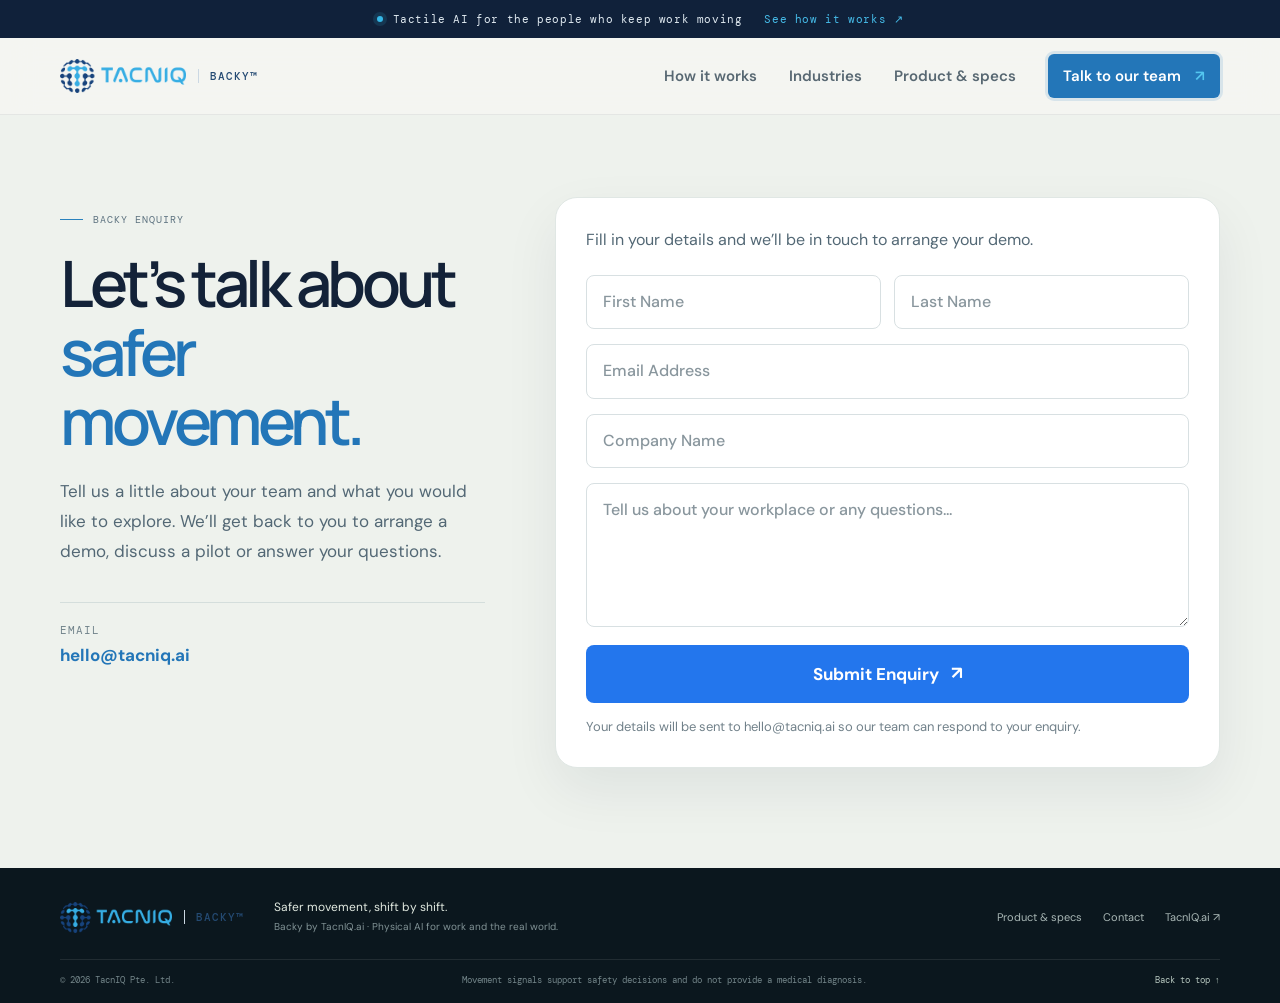
==== contact.html @ 8d4e33ae "Refresh styles across site pages" ====
<!doctype html>
<html lang="en">
<head>
  <meta charset="utf-8">
  <meta name="viewport" content="width=device-width, initial-scale=1">
  <meta name="theme-color" content="#10213a">
  <meta name="description" content="Talk to the TacnIQ.ai team about a Backy workplace pilot, product demo or partnership.">
  <title>Contact TacnIQ.ai | Backy Enquiry</title>
  <link rel="preconnect" href="https://fonts.googleapis.com">
  <link rel="preconnect" href="https://fonts.gstatic.com" crossorigin>
  <link href="https://fonts.googleapis.com/css2?family=DM+Mono:wght@400;500&family=DM+Sans:wght@400;500;600;700&family=Manrope:wght@400;500;600;700;800&display=swap" rel="stylesheet">
  <link rel="stylesheet" href="styles.css?v=10">
</head>
<body class="contact-page">
  <div class="announcement"><span class="pulse"></span> Tactile AI for the people who keep work moving <a href="index.html#how">See how it works <span aria-hidden="true">↗</span></a></div>
  <header class="nav-wrap">
    <nav class="nav container" aria-label="Main navigation">
      <a class="brand brand-tacniq" href="index.html" aria-label="TacnIQ.ai — Backy home"><img class="brand-logo" src="assets/tacniq-logo.png" alt="TacnIQ.ai"><span class="brand-product">BACKY™</span></a>
      <button class="menu-toggle" aria-expanded="false" aria-controls="nav-links" aria-label="Open menu"><span></span><span></span></button>
      <div class="nav-links" id="nav-links">
        <a href="index.html#how">How it works</a><a href="index.html#industries">Industries</a><a href="product.html">Product &amp; specs</a>
        <a class="nav-cta active-link" href="contact.html" aria-current="page">Talk to our team <span aria-hidden="true">↗</span></a>
      </div>
    </nav>
  </header>
  <main id="top">
    <section class="contact-section">
      <div class="container contact-layout">
        <div class="contact-copy">
          <div class="eyebrow"><span class="eyebrow-line"></span> BACKY ENQUIRY</div>
          <h1>Let’s talk about<br><em>safer movement.</em></h1>
          <p>Tell us a little about your team and what you would like to explore. We’ll get back to you to arrange a demo, discuss a pilot or answer your questions.</p>
          <div class="contact-detail"><span>EMAIL</span><a href="mailto:hello@tacniq.ai">hello@tacniq.ai</a></div>
        </div>
        <form class="enquiry-form" action="https://formsubmit.co/hello@tacniq.ai" method="POST">
          <input type="hidden" name="_subject" value="New Backy website enquiry">
          <input type="hidden" name="_template" value="table">
          <input type="hidden" name="_next" value="https://backy-website-redesign.onrender.com/contact.html?submitted=1">
          <div class="form-intro">Fill in your details and we’ll be in touch to arrange your demo.</div>
          <div class="form-grid">
            <label><span>First name</span><input name="first_name" type="text" autocomplete="given-name" placeholder="First Name" required></label>
            <label><span>Last name</span><input name="last_name" type="text" autocomplete="family-name" placeholder="Last Name" required></label>
            <label class="form-wide"><span>Email address</span><input name="email" type="email" autocomplete="email" placeholder="Email Address" required></label>
            <label class="form-wide"><span>Company name</span><input name="company" type="text" autocomplete="organization" placeholder="Company Name"></label>
            <label class="form-wide"><span>How can we help?</span><textarea name="message" rows="5" placeholder="Tell us about your workplace or any questions..." required></textarea></label>
          </div>
          <button class="enquiry-submit" type="submit">Submit Enquiry <span aria-hidden="true">↗</span></button>
          <p class="form-privacy">Your details will be sent to hello@tacniq.ai so our team can respond to your enquiry.</p>
          <p class="form-success" data-form-success role="status" hidden>Thanks for reaching out. Your enquiry has been submitted.</p>
        </form>
      </div>
    </section>
  </main>
  <footer class="footer"><div class="container footer-main"><a class="brand brand-tacniq footer-brand" href="index.html" aria-label="TacnIQ.ai — Backy home"><img class="brand-logo" src="assets/tacniq-logo.png" alt="TacnIQ.ai"><span class="brand-product">BACKY™</span></a><p>Safer movement, shift by shift.<br><span>Backy by TacnIQ.ai · Physical AI for work and the real world.</span></p><div class="footer-links"><a href="product.html">Product &amp; specs</a><a href="contact.html" aria-current="page">Contact</a><a href="https://www.tacniq.ai/" target="_blank" rel="noreferrer">TacnIQ.ai ↗</a></div></div><div class="container footer-bottom"><span>© 2026 TacnIQ Pte. Ltd.</span><span>Movement signals support safety decisions and do not provide a medical diagnosis.</span><a href="#top">Back to top ↑</a></div></footer>
  <script src="script.js"></script>
</body>
</html>
---- styles.css ----
:root{--ink:#13212d;--muted:#60717c;--paper:#f4f6f2;--white:#fff;--night:#101d28;--night2:#182833;--lime:#c4ec84;--lime-dark:#a9d866;--blue:#3679b6;--line:#dce3dd;--font:'DM Sans',sans-serif;--display:'Manrope',sans-serif;--mono:'DM Mono',monospace}*{box-sizing:border-box}html{scroll-behavior:smooth}body{margin:0;color:var(--ink);background:var(--paper);font-family:var(--font);-webkit-font-smoothing:antialiased}a{color:inherit;text-decoration:none}.container{width:min(1160px,calc(100% - 56px));margin:0 auto}.announcement{height:38px;display:flex;align-items:center;justify-content:center;gap:10px;background:var(--night);color:#d1ddd9;font:10px var(--mono);letter-spacing:.055em}.announcement a{color:var(--lime);margin-left:12px}.pulse,.live i{width:6px;height:6px;border-radius:50%;background:var(--lime);display:inline-block;box-shadow:0 0 0 4px #c4ec8422}.nav-wrap{position:sticky;top:0;z-index:20;background:#f4f6f2eb;backdrop-filter:blur(16px);border-bottom:1px solid #18283312}.nav{height:76px;display:flex;align-items:center;justify-content:space-between}.brand{display:flex;align-items:center;gap:9px;font:800 24px var(--display);letter-spacing:-1.5px}.brand-mark{width:31px;height:31px;display:grid;place-items:center;border-radius:9px 9px 9px 3px;background:var(--lime);color:var(--night);font:800 23px var(--display);letter-spacing:-2px}.tm{font:500 9px var(--font);vertical-align:top;margin-left:2px;letter-spacing:0}.nav-links{display:flex;align-items:center;gap:36px;font-size:12px;font-weight:600;color:#586872}.nav-links a:hover,.text-link:hover,.footer-links a:hover{color:#428052}.nav-cta{padding:12px 15px;background:var(--night);color:#fff!important;border-radius:6px}.nav-cta span,.button span{margin-left:10px;color:var(--lime)}.menu-toggle{display:none;background:none;border:0}.hero{min-height:620px;padding:83px 0 75px;display:grid;grid-template-columns:.9fr 1.1fr;align-items:center;gap:42px}.eyebrow{font:10px var(--mono);letter-spacing:.1em;color:#5e7380;display:flex;align-items:center;gap:10px}.eyebrow-line{width:23px;height:1px;background:var(--blue)}h1,h2,h3,p{margin-top:0}.hero h1{font:600 clamp(48px,6vw,78px)/1.04 var(--display);letter-spacing:-.075em;margin:24px 0 22px}.hero h1 em,.section-intro h2 em,.section-heading h2 em,.pilot-heading h2 em,.final-cta h2 em{font-style:normal;color:#438054}.hero-lede{max-width:440px;color:#667782;font-size:15px;line-height:1.8}.hero-actions{display:flex;align-items:center;gap:23px;margin-top:29px}.button{display:inline-flex;align-items:center;justify-content:center;border-radius:5px;padding:15px 18px;font-size:12px;font-weight:700}.button-lime{background:var(--lime);color:#14232a;transition:transform .2s,background .2s}.button-lime:hover{transform:translateY(-2px);background:#d0f29d}.button span{color:#345542}.text-link{font-size:11px;font-weight:700;color:#5c6e77}.text-link span{margin-left:6px}.hero-note{display:flex;align-items:center;gap:10px;margin-top:52px;color:#70808a;font-size:11px}.note-icon{color:#4e9658;font-size:16px}.hero-visual{position:relative;min-height:440px;background:var(--night);border-radius:12px;overflow:visible;color:#f4f7ef;box-shadow:0 32px 60px #152a2a1a}.hero-grid{position:absolute;inset:0;overflow:hidden;border-radius:12px;opacity:.2;background-image:linear-gradient(#b7cfb61a 1px,transparent 1px),linear-gradient(90deg,#b7cfb61a 1px,transparent 1px);background-size:38px 38px;pointer-events:none}.visual-top,.visual-bottom{position:absolute;left:24px;right:24px;z-index:3;display:flex;align-items:center;justify-content:space-between}.visual-top{top:21px}.visual-kicker,.visual-bottom,.float-head,.float-foot,.card-index,.card-caption,.dash-label,.dash-demo,.metric span,.dash-bottom,.timeline-day{font:9px var(--mono);letter-spacing:.07em}.visual-kicker{color:#9aadb1}.live{font:8px var(--mono);color:#c9d8c7;display:flex;align-items:center;gap:8px}.live i{width:5px;height:5px}.wearable-scene{position:absolute;inset:55px 0 45px;overflow:hidden}.orbit{position:absolute;border:1px solid #b8d5bf20;border-radius:50%;left:50%;top:47%;transform:translate(-50%,-50%)}.orbit-one{width:290px;height:290px}.orbit-two{width:410px;height:410px}.person-shape{position:absolute;left:50%;top:46%;transform:translate(-50%,-50%);width:164px;height:300px}.person-head{position:absolute;left:58px;top:4px;width:48px;height:58px;background:#d4a982;border-radius:48% 47% 45% 45%;z-index:2}.person-body{position:absolute;top:53px;left:31px;width:101px;height:143px;background:linear-gradient(90deg,#387079,#4e9991 54%,#28626c);border-radius:29px 29px 15px 15px;clip-path:polygon(16% 0,84% 0,100% 88%,78% 100%,18% 97%,0 87%)}.person-body:before{content:"";position:absolute;top:7px;left:42px;width:16px;height:50px;background:#d3a77d;opacity:.8;transform:rotate(10deg);border-radius:0 0 12px 12px}.sensor{position:absolute;z-index:3;top:74px;left:18px;width:67px;height:43px;border:3px solid #9ba59b;border-radius:5px;background:linear-gradient(135deg,#24343a,#1a272e);box-shadow:0 5px 15px #08131a80;display:flex;align-items:center;justify-content:center;gap:4px}.sensor-dot{width:7px;height:7px;border-radius:50%;background:var(--lime);box-shadow:0 0 10px var(--lime)}.sensor-label{font:7px var(--mono);letter-spacing:.1em;color:#eaf3e6}.person-leg{position:absolute;top:183px;width:37px;height:104px;border-radius:5px 5px 12px 12px;background:linear-gradient(90deg,#263847,#34495b)}.leg-left{left:41px;transform:rotate(2deg)}.leg-right{left:83px;transform:rotate(-3deg)}.person-arm{position:absolute;right:5px;top:71px;width:24px;height:128px;background:#d3a77d;border-radius:15px;transform:rotate(-9deg);transform-origin:top}.signal{position:absolute;z-index:3;display:flex;align-items:center;gap:8px;color:#c1cece;font:8px var(--mono);background:#1b2b34e8;padding:9px 11px;border:1px solid #ffffff14;border-radius:4px}.signal-a{top:34%;left:13%}.signal-b{right:8%;bottom:29%}.signal-dot{width:5px;height:5px;border-radius:50%;background:#54a7ca}.lime-dot{background:var(--lime)}.scene-caption{position:absolute;bottom:12px;left:0;right:0;text-align:center;color:#d6e0d4;font:11px var(--mono);letter-spacing:.03em}.visual-bottom{bottom:18px;color:#809597}.visual-bottom strong{font:8px var(--mono);color:var(--lime)}.signal-bar{display:flex;align-items:center;gap:4px;margin-left:auto;margin-right:10px}.signal-bar i{display:block;width:4px;height:12px;background:#35515a;border-radius:2px}.signal-bar i:nth-child(3n){height:19px;background:#45727a}.signal-bar i:nth-child(5n){height:24px;background:#a8d968}.floating-card{position:absolute;z-index:4;width:204px;right:-19px;bottom:42px;padding:16px 15px 12px;background:#f6f7f3;color:var(--ink);border-radius:7px;box-shadow:0 13px 35px #07121d50}.float-head{display:flex;justify-content:space-between;color:#71818a;font-size:7px}.float-dot{width:6px;height:6px;border-radius:50%;background:#89bf4f}.float-score{display:flex;align-items:center;gap:8px;margin-top:14px;font-size:9px;color:#556b72}.float-score b{color:#508852;font-size:18px}.float-chart{height:43px;margin-top:4px}.float-chart svg{width:100%;height:100%}.float-foot{display:flex;justify-content:space-between;color:#86949b;font-size:6px}.proof{min-height:117px;border-top:1px solid #dce2dc;display:grid;grid-template-columns:1.5fr 1fr 1fr 1fr 1.7fr;align-items:center;gap:20px}.proof-label{font:9px/1.7 var(--mono);letter-spacing:.07em;color:#52636c}.proof-label span{font:10px var(--font);letter-spacing:0;color:#86939a}.proof-stat{display:flex;flex-direction:column;gap:2px;border-left:1px solid #dce2dc;padding-left:20px}.proof-stat strong{font:700 25px var(--display);letter-spacing:-.05em}.proof-stat span{font-size:10px;color:#78868d}.proof-footnote{font:8px/1.5 var(--mono);color:#8a9699;margin:0;text-align:right}.section-dark{background:var(--night);color:#f2f5ec;padding:104px 0}.how-grid{display:grid;grid-template-columns:.83fr 1.17fr;gap:90px}.eyebrow-light{color:#9bb0ac}.eyebrow-light .eyebrow-line{background:var(--lime)}.section-intro h2,.section-heading h2,.pilot-heading h2,.final-cta h2{font:600 clamp(36px,4.2vw,53px)/1.14 var(--display);letter-spacing:-.065em;margin:23px 0}.section-intro h2 em,.pilot-heading h2 em,.final-cta h2 em{color:var(--lime)}.section-intro>p{font-size:13px;line-height:1.8;color:#9cabad;max-width:355px}.arrow-link{display:inline-flex;gap:12px;margin-top:24px;color:var(--lime);font-size:11px;font-weight:700}.steps{border-top:1px solid #ffffff1b}.step{min-height:105px;border-bottom:1px solid #ffffff1b;display:grid;grid-template-columns:42px 1fr 35px;align-items:center;gap:12px}.step-no{align-self:start;padding-top:27px;color:#839696;font:9px var(--mono)}.step h3{font:600 15px var(--display);margin:0 0 7px}.step p{font-size:10px;line-height:1.65;color:#9babad;max-width:410px;margin:0}.step-icon{color:var(--lime);font:27px var(--display);text-align:center}.section-light{padding:103px 0 108px;background:#eef2ed}.section-heading{display:flex;justify-content:space-between;align-items:end;gap:45px;margin-bottom:44px}.section-heading h2{margin:20px 0 0}.section-heading h2 em{color:#468253}.section-heading>p{max-width:355px;font-size:12px;line-height:1.8;color:#77848a;margin:0 0 6px}.audience-grid{display:grid;grid-template-columns:repeat(3,1fr);gap:14px}.audience-card{min-height:280px;background:#fff;padding:23px;border-radius:6px;position:relative;overflow:hidden}.audience-card:after{content:"";position:absolute;width:180px;height:180px;border:1px solid #edf1ec;border-radius:50%;right:-80px;bottom:-100px;box-shadow:0 0 0 17px #f7f9f6,0 0 0 18px #edf1ec,0 0 0 38px #f7f9f6,0 0 0 39px #edf1ec}.worker-card{background:#dcead8}.safety-card{background:#fff}.ops-card{background:#e6ecee}.card-index{color:#738387}.audience-symbol{font:29px var(--display);color:#458053;margin:27px 0 14px}.audience-card h3{font:600 20px var(--display);letter-spacing:-.035em;margin:0 0 10px}.audience-card p{font-size:11px;line-height:1.75;color:#66777c;max-width:300px;margin:0}.card-line{width:31px;height:1px;background:#99b389;margin-top:25px}.card-caption{display:block;color:#7e8c8d;font-size:7px;margin-top:13px}.dashboard-section{padding:111px 0;background:#f8f9f6}.dashboard-layout{display:grid;grid-template-columns:.74fr 1.26fr;gap:60px;align-items:center}.dashboard-copy h2,.fit-wrap h2{font:600 clamp(37px,4vw,51px)/1.13 var(--display);letter-spacing:-.065em;margin:23px 0}.dashboard-copy>p,.fit-content>p{font-size:12px;line-height:1.8;color:#74828a;max-width:360px}.check-list{list-style:none;margin:24px 0 26px;padding:0;display:grid;gap:12px;font-size:10px;color:#53636d}.check-list li{display:flex;align-items:center;gap:9px}.check-list li span{display:grid;place-items:center;width:17px;height:17px;border-radius:50%;background:#dcebd2;color:#457f4d;font-size:10px}.privacy-note{border-top:1px solid #dfe5de;padding-top:19px;display:flex;gap:12px;max-width:375px}.lock-icon{color:#47815a;font-size:17px}.privacy-note strong{font-size:10px}.privacy-note p{font-size:9px;line-height:1.65;color:#79878d;margin:5px 0 0}.dashboard-mock{padding:20px 20px 14px;background:#fff;border:1px solid #e4e9e3;border-radius:8px;box-shadow:0 19px 55px #20382a0e;min-width:0}.dash-top{height:33px;display:flex;align-items:center;border-bottom:1px solid #edf0ed;padding-bottom:13px}.dash-brand{display:flex;align-items:center;gap:6px;font:800 13px var(--display);letter-spacing:-.8px}.small-mark{width:19px;height:19px;border-radius:5px 5px 5px 2px;font-size:15px}.dash-demo{margin-left:auto;color:#8a9698;font-size:7px}.dash-avatar{display:grid;place-items:center;margin-left:15px;border-radius:50%;width:26px;height:26px;background:#e9f0e8;color:#527451;font:8px var(--mono)}.dash-subhead{display:flex;align-items:center;justify-content:space-between;margin:17px 0 15px}.dash-label{display:block;color:#849194;font-size:7px;margin-bottom:5px}.dash-subhead h3{font:600 15px var(--display);margin:0}.period-button{border:1px solid #e2e8e2;background:#fff;border-radius:4px;padding:7px 9px;color:#718088;font:8px var(--font)}.metric-row{display:grid;grid-template-columns:repeat(3,1fr);gap:8px}.metric{padding:11px;border:1px solid #edf0ed;border-radius:4px;display:flex;flex-direction:column;gap:4px}.metric span{color:#859295;font-size:6px}.metric strong{font:700 17px var(--display);color:#4b8751;letter-spacing:-.04em}.metric .metric-unit{font:9px var(--font);margin-left:3px}.metric small{font-size:7px;color:#9aa4a3}.metric strong.metric-text{color:#263944;font-size:14px}.dash-content{display:grid;grid-template-columns:1.25fr .75fr;gap:9px;margin-top:9px}.trend-card,.hotspot-card{border:1px solid #edf0ed;border-radius:4px;padding:12px;min-width:0}.trend-head{display:flex;align-items:center;justify-content:space-between}.trend-head strong{display:block;font:600 10px var(--display)}.trend-key{font-size:7px;color:#879394;display:flex;align-items:center;gap:5px}.trend-key i{width:6px;height:6px;border-radius:50%;background:#8fc15e}.chart-area{height:117px;position:relative;margin-top:10px;padding-left:31px}.chart-area svg{width:100%;height:100%;overflow:visible}.grid-line{fill:none;stroke:#edf1ed;stroke-width:1;stroke-dasharray:3 4}.chart-area-fill{fill:url(#dashfill)}.chart-line{fill:none;stroke:#8fbf5c;stroke-width:3}.chart-area circle{fill:#fff;stroke:#80ae4e;stroke-width:3}.y-labels{position:absolute;left:0;top:0;bottom:16px;display:flex;flex-direction:column;justify-content:space-between;color:#a0aaaa;font-size:6px}.x-labels{display:flex;justify-content:space-between;color:#a0aaaa;font-size:6px}.insight{display:flex;align-items:flex-start;gap:7px;border-radius:3px;background:#f5f8f1;padding:8px 9px;margin-top:6px}.insight-mark{color:#659448;font-size:10px}.insight p{font-size:7px;line-height:1.5;color:#77847d;margin:0}.insight b{color:#496454}.dots{color:#a2aeab;font-size:9px;letter-spacing:2px}.hotspot{display:grid;grid-template-columns:19px 1fr auto;gap:5px;align-items:center;padding:13px 0;border-bottom:1px solid #f0f2ef}.hotspot-rank{font:7px var(--mono);color:#a0abaa}.hotspot-name{font-size:8px;color:#586970}.heat{font:6px var(--mono);border-radius:3px;padding:4px 5px}.heat-high{background:#fae8dd;color:#aa674b}.heat-mid{background:#fbf2d9;color:#9a8042}.heat-low{background:#e9f2e3;color:#638251}.hotspot-action{margin-top:13px;color:#53815a;font-size:7px;font-weight:700}.hotspot-action span{margin-left:4px}.dash-bottom{display:flex;justify-content:space-between;color:#9aa5a5;font-size:6px;margin-top:14px;letter-spacing:.02em}.dash-bottom>span:first-child{display:flex;align-items:center;gap:6px}.status-dot{width:5px;height:5px;border-radius:50%;background:#9bc66b}.pilot-section{background:var(--night);color:#f1f5ec;padding:104px 0}.pilot-wrap{display:grid;grid-template-columns:.82fr 1.18fr;gap:80px}.pilot-heading h2{margin:22px 0}.pilot-heading>p{max-width:355px;color:#9baaad;font-size:12px;line-height:1.8;margin-bottom:23px}.pilot-timeline{position:relative;padding:7px 0}.timeline-line{position:absolute;left:91px;top:22px;bottom:29px;width:1px;background:#42545b}.pilot-timeline article{display:grid;grid-template-columns:72px 38px 1fr;align-items:start;min-height:90px;position:relative}.timeline-day{color:#91a3a0;text-align:right;padding-top:3px;font-size:8px}.timeline-dot{width:8px;height:8px;border-radius:50%;background:#597078;border:2px solid var(--night);box-shadow:0 0 0 1px #597078;justify-self:center;position:relative;z-index:1}.active-dot{background:var(--lime);box-shadow:0 0 0 1px var(--lime)}.pilot-timeline h3{font:600 13px var(--display);margin:0 0 7px}.pilot-timeline p{font-size:9px;line-height:1.65;color:#9caeb0;margin:0;max-width:300px}.fit-section{padding:92px 0;background:#e9eee8}.fit-wrap{display:grid;grid-template-columns:.85fr 1.15fr;gap:60px;align-items:start}.fit-wrap h2{font-size:44px}.fit-content>p{max-width:470px}.fit-tags{display:flex;flex-wrap:wrap;gap:8px;margin:20px 0 22px}.fit-tags span{border:1px solid #cfd9ce;border-radius:3px;padding:9px 11px;font-size:9px;color:#50636a;background:#f4f7f2}.final-cta{background:#172932;color:#f2f6ed;padding:72px 0}.final-cta-inner{display:grid;grid-template-columns:80px 1fr auto;gap:28px;align-items:center}.cta-orb{width:66px;height:66px;border:1px solid #738b82;border-radius:50%;display:grid;place-items:center;color:var(--lime);font:600 34px var(--display);letter-spacing:-3px;box-shadow:0 0 0 12px #ffffff08,0 0 0 25px #ffffff05}.final-cta h2{font-size:37px;margin:16px 0 10px}.final-cta h2 em{color:var(--lime)}.final-cta p{font-size:10px;color:#9caeb0;margin:0}.final-cta .button{white-space:nowrap}.footer{background:#0b171e;color:#e6ede7;padding:30px 0 17px}.footer-main{display:flex;align-items:center;gap:30px;padding-bottom:23px}.footer-brand{font-size:19px}.footer-brand .brand-mark{width:26px;height:26px;font-size:19px}.footer-main>p{font-size:10px;line-height:1.6;margin:0;color:#e1e9e0}.footer-main>p span{font-size:8px;color:#829396}.footer-links{display:flex;gap:21px;margin-left:auto;font-size:9px;color:#aab8b6}.footer-bottom{border-top:1px solid #ffffff17;padding-top:14px;display:flex;justify-content:space-between;gap:20px;color:#74868a;font:7px var(--mono)}.footer-bottom a{color:#b6c6be}
@media(max-width:950px){.hero{grid-template-columns:1fr 1.05fr;gap:25px}.hero h1{font-size:59px}.hero-visual{min-height:400px}.floating-card{right:-7px}.how-grid{gap:50px}.dashboard-layout{grid-template-columns:.8fr 1.2fr;gap:30px}.dashboard-mock{padding:15px}.pilot-wrap{gap:48px}}
@media(max-width:740px){.container{width:min(100% - 38px,540px)}.announcement{font-size:8px}.nav{height:65px}.menu-toggle{display:grid;gap:5px;padding:8px}.menu-toggle span{display:block;width:21px;height:1px;background:var(--ink)}.nav-links{display:none;position:absolute;top:64px;left:0;right:0;padding:20px 24px 24px;background:var(--paper);border-bottom:1px solid var(--line);flex-direction:column;align-items:stretch;gap:19px}.nav-links.open{display:flex}.nav-cta{text-align:center}.hero{grid-template-columns:1fr;padding:59px 0 47px;gap:44px}.hero h1{font-size:clamp(51px,12vw,71px)}.hero-lede{font-size:14px}.hero-note{margin-top:32px}.hero-visual{min-height:380px;margin-right:4px}.floating-card{right:-6px;width:180px}.proof{grid-template-columns:1fr 1fr 1fr;gap:15px;padding:20px 0}.proof-label{grid-column:1/-1}.proof-stat{padding-left:10px}.proof-stat strong{font-size:22px}.proof-footnote{grid-column:1/-1;text-align:left;margin-top:2px}.section-dark,.section-light,.dashboard-section,.pilot-section{padding:75px 0}.how-grid,.dashboard-layout,.pilot-wrap,.fit-wrap{grid-template-columns:1fr;gap:37px}.section-intro h2,.section-heading h2,.pilot-heading h2{font-size:42px}.steps{margin-top:0}.section-heading{display:block}.section-heading>p{margin-top:17px}.audience-grid{grid-template-columns:1fr;gap:10px}.audience-card{min-height:250px}.dashboard-layout{gap:35px}.dashboard-copy h2,.fit-wrap h2{font-size:43px}.dashboard-mock{margin:0 -5px}.pilot-wrap{gap:38px}.timeline-line{left:74px}.pilot-timeline article{grid-template-columns:56px 38px 1fr;min-height:96px}.fit-wrap{gap:5px}.final-cta{padding:59px 0}.final-cta-inner{grid-template-columns:58px 1fr;gap:20px}.cta-orb{width:48px;height:48px;font-size:26px}.final-cta h2{font-size:33px}.final-cta .button{grid-column:2;justify-self:start;margin-top:4px}.footer-main{flex-wrap:wrap;gap:17px}.footer-main>p{flex-basis:calc(100% - 145px)}.footer-links{margin-left:0;width:100%;padding-top:4px}.footer-bottom{flex-wrap:wrap;line-height:1.5}.footer-bottom span:nth-child(2){order:3;flex-basis:100%}}
@media(max-width:420px){.container{width:calc(100% - 30px)}.announcement{gap:7px;font-size:7px}.announcement a{margin-left:2px}.hero-actions{align-items:flex-start;flex-direction:column;gap:17px}.hero-visual{min-height:340px}.person-shape{transform:translate(-50%,-50%) scale(.88)}.orbit-one{width:240px;height:240px}.orbit-two{width:340px;height:340px}.signal-a{left:5%;top:27%}.signal-b{right:4%;bottom:25%}.visual-bottom{left:15px;right:15px}.signal-bar{gap:3px}.signal-bar i{width:3px}.floating-card{bottom:37px;width:158px;padding:12px}.float-score{font-size:8px}.dash-content{grid-template-columns:1fr}.hotspot-card{display:none}.metric{padding:8px 7px}.metric span{font-size:5px}.metric strong{font-size:15px}.dashboard-mock{padding:12px}.dash-demo{font-size:6px}.dash-avatar{margin-left:8px;width:23px;height:23px}.dash-bottom{font-size:5px}}
@media(prefers-reduced-motion:reduce){html{scroll-behavior:auto}*,*:before,*:after{transition:none!important}}

/* Rebuilt Backy pages: larger type, stronger product photography and the deck's narrative flow. */
body{font-size:16px}
.announcement{font-size:11px}
.nav-links{font-size:14px;gap:32px}
.nav-cta{font-size:13px}
.hero{min-height:630px;padding:78px 0 70px;grid-template-columns:.92fr 1.08fr;gap:55px}
.hero h1,.product-hero h1{font-size:clamp(58px,6.3vw,82px);line-height:1.04}
.hero-lede,.product-hero p{font-size:17px;line-height:1.75;max-width:510px}
.hero-photo{height:500px;margin:0;position:relative;overflow:hidden;border-radius:12px;background:#14242d;box-shadow:0 24px 56px #14242c20}
.hero-photo:after{content:"";position:absolute;inset:35% 0 0;background:linear-gradient(transparent,#0c1822c9)}
.hero-photo img{width:100%;height:100%;display:block;object-fit:cover;object-position:center 37%}
.hero-photo figcaption{position:absolute;z-index:1;left:24px;right:24px;bottom:20px;display:flex;flex-direction:column;gap:7px;color:white}
.hero-photo figcaption span:first-child{font:10px var(--mono);letter-spacing:.12em;color:var(--lime)}
.hero-photo figcaption span:last-child{font:600 17px var(--display)}
.hero-note{font-size:13px}
.proof{grid-template-columns:1.35fr .8fr .8fr .8fr 1.35fr;min-height:128px}
.proof-label{font-size:10px}.proof-label span{font-size:12px}.proof-stat strong{font-size:30px}.proof-stat span{font-size:12px}.proof-footnote{font-size:9px}
.problem-section{padding:104px 0;background:#edf1eb}
.problem-grid{display:grid;grid-template-columns:.93fr 1.07fr;gap:68px;align-items:center}
.problem-photo,.solution-photo{margin:0;position:relative;overflow:hidden;border-radius:7px;background:#dbe2dd}
.problem-photo img{width:100%;height:470px;object-fit:cover;display:block}
.problem-photo figcaption,.solution-photo figcaption{padding:12px 15px;color:#67777e;background:#e5ebe5;font-size:12px}
.problem-copy h2,.solution-copy h2,.results-heading h2,.industries-layout h2,.demo-copy h2,.product-hero h1,.spec-intro h2,.software-layout h2,.product-cta h2{font:600 clamp(43px,4.6vw,59px)/1.12 var(--display);letter-spacing:-.065em;margin:22px 0}
.problem-copy h2 em,.industries-layout h2 em,.demo-copy h2 em,.software-layout h2 em{font-style:normal;color:#468253}
.problem-copy>p,.solution-copy>p,.section-heading>p,.industries-layout>div>p,.demo-copy>p,.spec-intro>p,.software-layout>div>p,.product-cta p{font-size:15px;line-height:1.8;color:#74828a}
.problem-stats{display:grid;grid-template-columns:1fr 1fr;gap:15px;margin:28px 0 14px}
.problem-stats>div{padding:17px 0;border-top:1px solid #cbd5cc}
.problem-stats strong{font:700 26px var(--display);letter-spacing:-.04em;color:#192c35;white-space:nowrap}
.problem-stats strong span{font-size:18px;color:#55905e}
.problem-stats p{font-size:12px;line-height:1.6;color:#718087;margin:7px 0 0}
.source-note,.results-note{font-size:10px;line-height:1.55;color:#859195;margin:0}
.solution-section{padding:105px 0}
.solution-layout{display:grid;grid-template-columns:.88fr 1.12fr;gap:70px;align-items:center}
.solution-photo img{width:100%;height:515px;object-fit:cover;object-position:center;display:block}
.solution-copy h2{color:#f2f5ec}.solution-copy h2 em{font-style:normal;color:var(--lime)}
.solution-copy>p{color:#a7b4b5;max-width:550px}
.feature-list{border-top:1px solid #ffffff23;margin-top:25px}
.feature-list article{display:grid;grid-template-columns:42px 1fr;gap:12px;padding:16px 0;border-bottom:1px solid #ffffff23}
.feature-number{font:10px var(--mono);color:var(--lime);padding-top:2px}
.feature-list h3{font:600 17px var(--display);margin:0 0 5px;color:#f2f5ec}
.feature-list p{font-size:13px;line-height:1.6;color:#a7b4b5;margin:0}
.arrow-link{font-size:13px}
.process-section{padding:104px 0}
.section-heading{align-items:end;margin-bottom:44px}
.section-heading h2{font-size:clamp(43px,4.6vw,59px);line-height:1.12}
.section-heading h2 em{color:#468253}
.process-grid{display:grid;grid-template-columns:repeat(5,1fr);border-top:1px solid #d3ddd4;border-bottom:1px solid #d3ddd4}
.process-grid article{padding:21px 18px 24px 0;border-right:1px solid #d3ddd4;margin-right:18px;min-height:170px}
.process-grid article:last-child{border:0;margin:0}
.process-grid article>span,.hardware-card>div>span,.software-options article>span{font:10px var(--mono);letter-spacing:.08em;color:#5a8b5d}
.process-grid h3{font:600 18px/1.35 var(--display);margin:21px 0 9px;letter-spacing:-.025em}
.process-grid p{font-size:13px;line-height:1.65;color:#76848a;margin:0}
.workflow-photo{display:grid;grid-template-columns:1.3fr .7fr;gap:32px;align-items:center;margin-top:35px}
.workflow-photo img{width:100%;height:270px;object-fit:cover;border-radius:6px;display:block}
.workflow-photo p{font:500 18px/1.55 var(--display);color:#53636c;max-width:315px}
.results-section{background:#13232d;color:#f2f5ec;padding:99px 0}
.results-heading{display:flex;justify-content:space-between;align-items:end;gap:50px;margin-bottom:35px}
.results-heading h2{margin:19px 0 0}
.results-heading h2 em{font-style:normal;color:var(--lime)}
.results-heading>p{font-size:14px;line-height:1.7;color:#aab8b7;max-width:270px;margin:0 0 6px}
.results-grid{display:grid;grid-template-columns:repeat(3,1fr);border-top:1px solid #ffffff27;border-bottom:1px solid #ffffff27}
.results-grid article{padding:24px 27px 25px 0;margin-right:27px;border-right:1px solid #ffffff27}
.results-grid article:last-child{border:0;margin:0}
.results-grid article>span{font:10px var(--mono);letter-spacing:.1em;color:#a9d968}
.results-grid strong{display:block;font:700 clamp(45px,5vw,66px)/1 var(--display);letter-spacing:-.065em;color:#f5f7ed;margin:20px 0 9px}
.results-grid p{font:600 16px var(--display);margin:0 0 8px}
.results-grid small{font-size:12px;line-height:1.6;color:#a7b4b5}
.results-note{color:#829295;margin-top:14px}
.industries-section{padding:100px 0}
.industries-layout{display:grid;grid-template-columns:.92fr 1.08fr;gap:60px;align-items:center}
.industries-layout h2{margin-bottom:18px}
.industry-tags{display:flex;flex-wrap:wrap;gap:9px;margin-top:22px}
.industry-tags span{background:#f7f8f4;border:1px solid #d5ded5;border-radius:4px;padding:10px 12px;font-size:12px;color:#52636a}
.industries-layout figure{margin:0}
.industries-layout figure img{display:block;width:100%;height:390px;object-fit:cover;border-radius:7px}
.industries-layout figcaption{font-size:11px;color:#7e8a8c;margin-top:11px}
.demo-section{padding:100px 0;background:#f8f9f6}
.demo-layout{display:grid;grid-template-columns:.72fr 1.28fr;gap:55px;align-items:center}
.demo-copy h2{margin:20px 0}.demo-copy>p{margin-bottom:22px}
.video-frame{position:relative;width:min(100%,380px);aspect-ratio:9/16;justify-self:center;background:#101d28;border-radius:14px;overflow:hidden;box-shadow:0 20px 48px #162d2a1a}
.video-frame iframe{width:100%;height:100%;border:0;position:absolute;inset:0}
.pilot-heading h2{font-size:clamp(43px,4.6vw,59px)}
.pilot-heading>p{font-size:15px;line-height:1.8}
.pilot-timeline h3{font-size:16px}.pilot-timeline p{font-size:12px}
.pilot-timeline article{min-height:98px}
.final-cta h2{font-size:43px}
.final-cta p{font-size:13px;line-height:1.6}
.footer-main>p{font-size:12px}.footer-main>p span{font-size:10px}.footer-links{font-size:11px}.footer-bottom{font-size:9px}

/* Product page */
.active-link{color:#438054!important}
.product-hero{padding:79px 0 72px;background:#eef2ed}
.product-hero-grid{display:grid;grid-template-columns:.95fr 1.05fr;gap:65px;align-items:center}
.product-hero h1{margin:23px 0}.product-hero h1 em{font-style:normal;color:#468253}
.product-hero p{color:#687980}
.product-hero-image{height:440px;margin:0;position:relative;border-radius:8px;overflow:hidden;background:#dce4df}
.product-hero-image img{width:100%;height:100%;object-fit:cover;display:block}
.product-hero-image figcaption{position:absolute;bottom:0;left:0;right:0;padding:16px 18px;background:linear-gradient(transparent,#101d28b8);color:#fff;font-size:12px}
.hardware-section{padding:94px 0;background:#f8f9f6}
.hardware-grid{display:grid;grid-template-columns:1.2fr 1fr 1fr;gap:14px}
.hardware-card{background:#eef2ed;min-width:0}
.hardware-card img{width:100%;height:225px;object-fit:contain;padding:18px;display:block;background:#f3f5f1}
.hardware-card>div{padding:18px 20px 22px}
.hardware-card>div>span{font-size:9px}
.hardware-card h3{font:600 20px var(--display);margin:11px 0 7px}
.hardware-card p{font-size:13px;line-height:1.65;color:#718087;margin:0}
.accessory-row{display:grid;grid-template-columns:170px 170px 1fr;gap:15px;align-items:center;margin-top:20px;border-top:1px solid #dce3dd;padding-top:18px}
.accessory-row figure{margin:0}
.accessory-row img{width:100%;height:100px;object-fit:contain;background:#f0f3ef}
.accessory-row figcaption{font-size:10px;color:#76848a;margin-top:6px}
.accessory-row>p{font-size:12px;line-height:1.6;color:#718087;justify-self:end;max-width:310px}
.spec-section{padding:100px 0;background:#12222c;color:#f0f5ee}
.spec-layout{display:grid;grid-template-columns:.76fr 1.24fr;gap:70px;align-items:start}
.spec-intro{position:sticky;top:110px}
.spec-intro h2{font-size:51px;margin:20px 0}.spec-intro h2 em{font-style:normal;color:var(--lime)}
.spec-intro>p{color:#a9b7b7;font-size:14px}
.spec-image{margin:24px 0 0;max-width:400px}
.spec-image img{display:block;width:100%;height:175px;object-fit:cover;object-position:center;border-radius:5px}
.spec-table{border-top:1px solid #ffffff2b}
.spec-row{display:grid;grid-template-columns:.75fr 1.25fr;gap:24px;padding:14px 0;border-bottom:1px solid #ffffff2b;align-items:start}
.spec-row span{font-size:13px;color:#aab7b6}
.spec-row strong{font:600 14px/1.5 var(--font);color:#f1f5ec}
.spec-row small{font:400 11px var(--font);color:#a9b7b7}
.spec-disclosure{margin-top:26px;padding:20px 22px;display:flex;gap:14px;background:#1b303a;border:1px solid #ffffff1d;border-radius:5px}
.spec-disclosure .lock-icon{color:var(--lime);font-size:20px;flex:none}
.spec-disclosure p{font-size:12px;line-height:1.7;color:#c1ccca;margin:0}
.spec-disclosure strong{color:#f1f5ec}
.software-section{padding:98px 0;background:#eef2ed}
.software-layout{display:grid;grid-template-columns:1fr 1fr;gap:55px;align-items:center}
.software-layout h2{margin:20px 0;font-size:clamp(40px,4.4vw,55px)}
.software-options{display:grid;grid-template-columns:1fr 1fr;gap:12px;margin-top:24px}
.software-options article{padding:18px;background:#fff;border:1px solid #dce4dc}
.software-options article>span{font-size:9px}
.software-options h3{font:600 16px var(--display);margin:11px 0}
.software-options ul{margin:0;padding-left:17px;color:#6b7b80;font-size:12px;line-height:1.8}
.dashboard-showcase img{display:block;width:100%;height:auto;object-fit:contain;margin:0 0 13px;background:#fff;border:1px solid #dce4dc;border-radius:4px}
.dashboard-showcase p{font-size:10px;color:#879497;margin:6px 0}
.product-demo-strip{padding:43px 0;background:#13232d;color:#eef3ed}
.product-demo-strip .container{display:flex;align-items:center;justify-content:space-between;gap:24px}
.product-demo-strip h2{font:600 28px var(--display);margin:12px 0 5px}
.product-demo-strip p{font-size:12px;color:#aab7b7;margin:0}
.product-cta{padding:75px 0;background:#e9eee8}
.product-cta-inner{display:flex;align-items:center;justify-content:space-between;gap:32px}
.product-cta h2{font-size:40px;margin:17px 0 9px}
.product-cta p{margin:0}

@media(max-width:950px){
  .hero{gap:30px}.hero-photo{height:440px}.proof{grid-template-columns:1.2fr .8fr .8fr .8fr}.proof-footnote{grid-column:1/-1;text-align:left;margin:-10px 0 15px}
  .problem-grid,.solution-layout,.industries-layout{gap:35px}.problem-photo img{height:420px}.solution-photo img{height:460px}
  .process-grid article{padding-right:12px;margin-right:12px}.process-grid h3{font-size:16px}
  .product-hero-grid{gap:35px}.spec-layout{gap:40px}.hardware-card img{height:190px}
}
@media(max-width:740px){
  .announcement{font-size:8px}.nav-links{font-size:14px}.hero{grid-template-columns:1fr;padding:53px 0 43px;gap:32px}.hero h1,.product-hero h1{font-size:clamp(52px,11vw,70px)}.hero-photo{height:460px}
  .proof{grid-template-columns:1fr 1fr 1fr;gap:13px;padding:18px 0}.proof-label{grid-column:1/-1}.proof-stat{padding-left:11px}.proof-stat strong{font-size:25px}.proof-footnote{margin:0;grid-column:1/-1}
  .problem-section,.section-dark,.process-section,.results-section,.industries-section,.demo-section,.hardware-section,.spec-section,.software-section{padding:75px 0}
  .problem-grid,.solution-layout,.industries-layout,.demo-layout,.product-hero-grid,.spec-layout,.software-layout{grid-template-columns:1fr;gap:34px}
  .problem-photo img{height:320px}.problem-copy h2,.solution-copy h2,.results-heading h2,.industries-layout h2,.demo-copy h2{font-size:43px}.problem-stats{gap:10px}.problem-stats strong{font-size:22px}.solution-photo img{height:420px}
  .section-heading{display:block}.section-heading>p{margin-top:15px}.process-grid{grid-template-columns:1fr 1fr}.process-grid article{min-height:140px;padding:18px 15px 18px 0;margin-right:15px}.process-grid article:nth-child(2n){border-right:0;margin:0}.process-grid article:last-child{grid-column:1/-1;border-top:1px solid #d3ddd4}
  .workflow-photo{grid-template-columns:1fr;gap:15px}.workflow-photo img{height:260px}.workflow-photo p{max-width:490px;font-size:17px}
  .results-heading{display:block}.results-heading>p{margin-top:14px}.results-grid article{padding:20px 15px 22px 0;margin-right:15px}.results-grid strong{font-size:42px}.results-grid p{font-size:14px}.results-grid small{font-size:11px}
  .industries-layout figure img{height:300px}.demo-layout{gap:25px}.video-frame{margin-top:4px}.pilot-wrap{grid-template-columns:1fr;gap:35px}.pilot-heading h2{font-size:43px}.final-cta-inner{grid-template-columns:58px 1fr;gap:20px}.final-cta h2{font-size:34px}.final-cta .button{grid-column:2;justify-self:start}
  .product-hero{padding:55px 0 50px}.product-hero-image{height:360px}.hardware-grid{grid-template-columns:1fr 1fr}.hardware-main{grid-column:1/-1}.hardware-card img{height:190px}.accessory-row{grid-template-columns:1fr 1fr}.accessory-row>p{grid-column:1/-1;justify-self:start;max-width:none}.spec-intro{position:static}.spec-intro h2{font-size:44px}.spec-image{max-width:100%}.spec-image img{height:230px}.spec-row{grid-template-columns:.7fr 1.3fr;gap:14px}.software-options{grid-template-columns:1fr 1fr}.product-demo-strip .container{align-items:flex-start;flex-direction:column}.product-cta-inner{align-items:flex-start;flex-direction:column}.product-cta h2{font-size:35px}
}
@media(max-width:440px){
  .container{width:calc(100% - 30px)}.hero-photo{height:390px}.problem-stats{grid-template-columns:1fr}.process-grid{grid-template-columns:1fr}.process-grid article,.process-grid article:nth-child(2n){min-height:0;border-right:0;border-bottom:1px solid #d3ddd4;margin:0;padding:16px 0}.process-grid article:last-child{grid-column:auto;border-bottom:0}.process-grid h3{margin:9px 0 5px}
  .results-grid{grid-template-columns:1fr}.results-grid article,.results-grid article:last-child{border-right:0;border-bottom:1px solid #ffffff27;margin:0;padding:17px 0}.results-grid article:last-child{border-bottom:0}.results-grid strong{margin:11px 0 4px;font-size:40px}
  .hero-actions{flex-direction:column;align-items:flex-start;gap:17px}.pilot-timeline article{grid-template-columns:58px 34px 1fr}.timeline-line{left:75px}.pilot-timeline h3{font-size:15px}.footer-main{flex-wrap:wrap}.footer-links{width:100%;margin:0}.hardware-grid{grid-template-columns:1fr}.hardware-main{grid-column:auto}.hardware-card img{height:215px}.accessory-row{grid-template-columns:1fr 1fr}.accessory-row img{height:80px}.spec-row{grid-template-columns:1fr;gap:5px;padding:12px 0}.spec-row strong{font-size:14px}.software-options{grid-template-columns:1fr}.product-hero-image{height:300px}.footer-bottom{font-size:8px}
}

/* TacnIQ.ai slide-one branding */
:root{--ink:#132238;--muted:#5c6c7a;--paper:#f4f5f2;--night:#10213a;--night2:#173255;--lime:#32afe2;--lime-dark:#188fc6;--blue:#2376b8;--line:#d7dfe5}
.announcement{background:#10213a;color:#e0eaf1}
.announcement a{color:#46bce9}
.pulse,.live i{background:#35b7e7;box-shadow:0 0 0 4px #35b7e722}
.nav-wrap{background:#f4f5f2ed}
.brand{gap:12px;letter-spacing:0}
.brand-logo{display:block;width:126px;height:auto;max-height:38px;object-fit:contain}
.brand-product{padding-left:11px;border-left:1px solid #cbd8e3;color:#244a72;font:500 11px var(--mono);letter-spacing:.09em}
.footer-brand{align-items:center}
.footer-brand .brand-logo{width:112px}
.nav-links a:hover,.text-link:hover,.footer-links a:hover{color:#167bb6}
.nav-cta{background:#10213a}
.nav-cta span,.button span{color:#54c6ef}
.button-lime{background:#33b5e5;color:#092338}
.button-lime:hover{background:#58c6ec}
.button span{color:#155d8e}
.hero h1 em,.section-intro h2 em,.section-heading h2 em,.pilot-heading h2 em,.final-cta h2 em,.problem-copy h2 em,.solution-copy h2 em,.results-heading h2 em,.industries-layout h2 em,.demo-copy h2 em,.product-hero h1 em,.spec-intro h2 em,.software-layout h2 em,.product-cta h2 em{color:#2376b8}
.eyebrow-line{background:#2a82bd}
.note-icon{color:#158fc7}
.eyebrow-light .eyebrow-line{background:#38b9e5}
.feature-number,.timeline-day,.card-index{color:#40b8e6}
.results-grid strong,.problem-stats strong{color:#57c5eb}
.results-grid .eyebrow-light,.section-dark .arrow-link{color:#c2eafa}
.hero-slide-photo{height:520px;background:#e6e7e6;border-radius:10px;box-shadow:0 28px 54px #10213a20}
.hero-slide-photo:after{display:none}
.hero-slide-photo img{object-fit:contain;object-position:center}
.hero-slide-photo figcaption{display:none}
.spec-disclosure{border-left-color:#2c8bc3}
.product-hero{background:#e9eef2}
.product-cta{background:#e9eef2}
@media(max-width:740px){.brand-logo{width:112px}.hero-slide-photo{height:480px}}
@media(max-width:440px){.brand-logo{width:100px}.brand-product{font-size:9px;padding-left:8px}.hero-slide-photo{height:405px}}

/* Full Backy-on-shift image and original first-slide device panel */
.hero-shift-photo{height:520px;background:#e8e8e8;border-radius:10px;box-shadow:0 28px 54px #10213a20}
.hero-shift-photo:after{display:none}
.hero-shift-photo img{object-fit:contain;object-position:center}
.hero-shift-photo figcaption{display:none}
.product-slide-image{height:480px;background:#e6e7e6}
.product-slide-image img{object-fit:contain!important;object-position:center;padding:0 16px}
.product-slide-image figcaption{display:none}
@media(max-width:740px){.hero-shift-photo{height:480px}.product-slide-image{height:410px}}
@media(max-width:440px){.hero-shift-photo{height:405px}.product-slide-image{height:350px}}

/* Slide-led panels, product controls and deck pricing */
.active-link{color:#2376b8!important}
.inline-product-link{color:#2376b8;font-weight:700;text-decoration:underline;text-underline-offset:3px}
.employer-cost-panel{margin-top:28px;padding:22px;background:#e9eff3;border:1px solid #d5e0e7;border-radius:8px}
.employer-cost-heading{display:flex;justify-content:space-between;align-items:center;gap:15px;margin-bottom:19px}
.panel-kicker,.plan-label{font:10px var(--mono);letter-spacing:.1em;color:#2376b8}
.employer-cost-heading>strong{font:600 17px var(--display);letter-spacing:-.03em}
.employer-cost-stats{display:grid;grid-template-columns:repeat(3,1fr);gap:14px}
.employer-cost-stats>div{display:flex;flex-direction:column;gap:5px;border-left:2px solid #36aee0;padding-left:12px}
.employer-cost-stats strong{font:700 20px var(--display);letter-spacing:-.04em;color:#173c62}
.employer-cost-stats span{font-size:11px;line-height:1.5;color:#667782}
.employer-cost-panel small{display:block;margin-top:15px;color:#7a8790;font-size:9px}
.stakeholder-panel{margin-top:55px;padding:33px;background:#10213a;color:#eef5f8;border-radius:9px;display:grid;grid-template-columns:.8fr 1.2fr;gap:44px;align-items:center}
.stakeholder-panel .eyebrow{color:#bad0df}
.stakeholder-panel h3{font:600 31px/1.15 var(--display);letter-spacing:-.05em;margin:15px 0 10px}
.stakeholder-panel p{color:#b4c3d0;font-size:13px;line-height:1.7;margin:0}
.stakeholder-list{display:grid;grid-template-columns:1fr 1fr;gap:0 22px}
.stakeholder-list article{padding:14px 0;border-top:1px solid #ffffff2c;display:flex;flex-direction:column;gap:6px}
.stakeholder-list strong{font:600 14px var(--display);color:#54c3eb}
.stakeholder-list span{font-size:11px;line-height:1.5;color:#c1ced9}
.rewards-panel{margin-top:16px;padding:27px 30px;background:#e6f0f5;border-radius:9px;display:flex;align-items:center;justify-content:space-between;gap:30px}
.rewards-panel h3{font:600 25px var(--display);letter-spacing:-.04em;margin:9px 0}
.rewards-panel p{font-size:12px;line-height:1.7;color:#647483;max-width:560px;margin:0}
.button-outline{border:1px solid #1b5e8d;color:#174c73;background:transparent;white-space:nowrap}
.button-outline span{color:#1b81b8}
.pilot-timeline article{min-height:70px}
.product-gallery{height:480px;background:#e6e7e6}
.product-gallery img{object-fit:contain!important;object-position:center;padding:14px 28px 64px;background:#e6e7e6}
.product-gallery figcaption{padding:13px 135px 13px 16px;background:#10213a;color:#dceaf3;font:10px var(--mono);letter-spacing:.04em}
.gallery-controls{position:absolute;z-index:3;right:12px;bottom:10px;display:flex;align-items:center;gap:7px}
.gallery-controls button{height:31px;min-width:31px;border:1px solid #ffffff56;border-radius:4px;background:#173b60;color:#fff;font:600 11px var(--mono);cursor:pointer}
.gallery-controls button:hover,.gallery-controls button[aria-pressed="true"]{background:#32afe2;color:#10213a;border-color:#32afe2}
.gallery-dots{display:flex;gap:4px}
.gallery-dots button{min-width:30px;background:#10213a}
.pricing-section{padding:96px 0;background:#f3f6f8}
.hardware-price-card{margin-top:33px;padding:25px 29px;background:#fff;border:1px solid #dbe3e9;border-radius:8px;display:grid;grid-template-columns:1fr auto auto;align-items:center;gap:26px;box-shadow:0 10px 32px #10213a0b}
.hardware-price-card h3,.price-panel h3{font:600 24px var(--display);letter-spacing:-.04em;margin:8px 0}
.hardware-price-card p,.price-panel p{font-size:12px;color:#687988;line-height:1.65;margin:0;max-width:440px}
.price-amount{display:flex;flex-direction:column;gap:4px;min-width:155px}
.price-amount strong{font:700 32px var(--display);letter-spacing:-.05em;color:#173b5f}
.price-amount span{font-size:11px;color:#71808b}
.software-pricing{margin-top:24px;padding:24px;background:#e7eef3;border-radius:8px}
.pricing-tabs{display:flex;gap:8px;margin-bottom:16px}
.pricing-tabs button{padding:10px 16px;border:1px solid #c2d2df;border-radius:4px;background:transparent;color:#37556c;font:600 12px var(--font);cursor:pointer}
.pricing-tabs button[aria-selected="true"]{background:#173b60;border-color:#173b60;color:#fff}
.price-panel{padding:23px;background:#fff;border:1px solid #dbe3e9;border-radius:6px;display:grid;grid-template-columns:1fr auto;gap:18px 25px;align-items:center}
.price-panel[hidden]{display:none}
.price-panel ul{grid-column:1/-1;display:grid;grid-template-columns:1fr 1fr;gap:9px 20px;list-style:none;padding:16px 0 0;margin:0;border-top:1px solid #e1e7eb}
.price-panel li{font-size:12px;color:#536777}
.price-panel li:before{content:"✓";color:#178fc3;margin-right:9px;font-weight:700}
.pricing-note{margin:16px 2px 0;color:#6d7c88;font-size:11px;line-height:1.65}
.rewards-section{padding:94px 0;background:#e7eef3}
.rewards-layout{display:grid;grid-template-columns:1fr .75fr;gap:65px;align-items:center}
.rewards-layout h2{font:600 clamp(38px,4.3vw,56px)/1.1 var(--display);letter-spacing:-.06em;margin:18px 0}
.rewards-layout>div:first-child>p{max-width:540px;color:#647483;line-height:1.7}
.reward-steps{display:grid;grid-template-columns:1fr 1fr;gap:10px;margin-top:27px}
.reward-steps article{padding:15px;background:#fff;border-radius:5px;display:flex;flex-direction:column;gap:8px}
.reward-steps span{font:9px var(--mono);letter-spacing:.08em;color:#2376b8}
.reward-steps strong{font-size:12px;line-height:1.4}
.reward-demo{padding:24px;background:#10213a;color:#eff6fa;border-radius:9px;box-shadow:0 20px 40px #10213a25}
.reward-demo-top{display:flex;justify-content:space-between;font:9px var(--mono);letter-spacing:.08em;color:#aec4d3}
.reward-demo>strong{display:block;margin:25px 0 13px;font:700 48px var(--display);letter-spacing:-.06em;color:#49bce7}
.reward-demo>strong small{font:500 14px var(--font);letter-spacing:0;color:#c0d1dc}
.reward-progress{height:9px;background:#28425c;border-radius:99px;overflow:hidden}
.reward-progress span{display:block;width:72%;height:100%;background:#32afe2;border-radius:99px}
.reward-demo>p{margin:13px 0 19px;font-size:11px;color:#c4d1db}
.reward-action{border:0;border-radius:4px;padding:10px 12px;background:#e8f4f9;color:#173b60;font:600 11px var(--font);cursor:pointer}
.reward-action span{margin-left:16px;color:#167bb6}
.reward-ideas{margin-top:12px;padding-top:12px;border-top:1px solid #ffffff2e;color:#cae5f1;font-size:11px}
@media(max-width:740px){
  .employer-cost-heading{align-items:flex-start;flex-direction:column}.employer-cost-stats{grid-template-columns:1fr}.stakeholder-panel,.rewards-layout{grid-template-columns:1fr;gap:24px}.stakeholder-panel{padding:24px}.stakeholder-list{grid-template-columns:1fr 1fr}.rewards-panel{align-items:flex-start;flex-direction:column}.hardware-price-card{grid-template-columns:1fr auto;gap:18px}.hardware-price-card .button{grid-column:1/-1;justify-self:start}.product-gallery{height:410px}.product-gallery img{padding:10px 18px 60px}.pricing-section,.rewards-section{padding:70px 0}.price-panel{grid-template-columns:1fr auto}.rewards-layout h2{font-size:43px}
}
@media(max-width:440px){.employer-cost-stats strong{font-size:18px}.stakeholder-list{grid-template-columns:1fr}.hardware-price-card{grid-template-columns:1fr}.price-panel{grid-template-columns:1fr}.price-amount{min-width:0}.price-panel ul{grid-template-columns:1fr}.pricing-tabs button{flex:1}.product-gallery{height:350px}.gallery-controls{right:8px;bottom:8px;gap:3px}.gallery-dots button{min-width:26px}.reward-steps{grid-template-columns:1fr}}
.employer-cost-stats{grid-template-columns:repeat(4,1fr)}
.pilot-privacy-note{margin-top:18px;color:#b8c9d3;font-size:11px;line-height:1.65;max-width:450px}
@media(max-width:740px){.employer-cost-stats{grid-template-columns:1fr 1fr}}
@media(max-width:440px){.employer-cost-stats{grid-template-columns:1fr}}

/* Deck-led midnight panels, generous text bubbles and rotating product showcase */
.employer-cost-panel,.rewards-panel{border-radius:24px}
.stakeholder-list{gap:12px}
.stakeholder-list article{padding:18px;background:#173255;border:1px solid #4bbce32b;border-radius:20px;min-height:108px}
.stakeholder-list strong{font-size:16px}
.stakeholder-list span{font-size:12px}
.pricing-section{background:#10213a;color:#eef5f8;position:relative;overflow:hidden}
.pricing-section:before,.pricing-section:after{content:"";position:absolute;border-radius:50%;pointer-events:none}
.pricing-section:before{width:370px;height:370px;right:-130px;top:-180px;border:1px solid #52b9e82a;box-shadow:0 0 0 35px #52b9e80a,0 0 0 75px #52b9e808}
.pricing-section:after{width:220px;height:220px;left:-100px;bottom:-120px;border:1px solid #52b9e82a;box-shadow:0 0 0 28px #52b9e80a}
.pricing-section>.container{position:relative;z-index:1}
.pricing-section .section-heading h2{color:#eff6fa}
.pricing-section .section-heading h2 em{color:#50c2ed}
.pricing-section .section-heading>p{color:#b4c5d2}
.pricing-section .eyebrow{color:#b5d0df}
.pricing-section .plan-label{color:#a6e5f7}
.hardware-price-card{padding:30px 32px;background:#173255;border:1px solid #4bbce32e;border-radius:26px;box-shadow:0 18px 48px #06172b45}
.hardware-price-card h3,.price-panel h3{color:#f3f8fb}
.hardware-price-card p,.price-panel p{color:#c0d1df}
.pricing-section .price-amount{background:#10213a;border:1px solid #4bbce33b;border-radius:999px;padding:15px 22px;text-align:center}
.pricing-section .price-amount strong{color:#58c8ee}
.pricing-section .price-amount span{color:#c3d3df}
.software-pricing{padding:28px;background:#18375d;border:1px solid #4bbce32e;border-radius:30px}
.pricing-tabs button{padding:12px 20px;border-radius:999px;border-color:#7fa3bf66;color:#dfebf3}
.pricing-tabs button[aria-selected="true"]{background:#38b5e4;border-color:#38b5e4;color:#10213a}
.price-panel{padding:28px;background:#20436b;border:1px solid #6bbde038;border-radius:24px}
.price-panel ul{border-color:#ffffff27}
.price-panel li{color:#dfebf3}
.price-panel li:before{color:#58c8ee}
.pricing-note{color:#bfd0dd}
.product-gallery{background:#e7edf1;border-radius:22px;box-shadow:0 28px 65px #10213a27}
.product-gallery img{transition:opacity .22s ease}
.product-gallery figcaption{border-radius:0 0 0 18px}
.gallery-controls button{border-radius:999px}
.gallery-controls button[data-gallery-toggle]{width:32px;background:#31b4e2;color:#10213a;border-color:#31b4e2}
.gallery-controls button[data-gallery-toggle]:hover{background:#7bd8f4}
.spec-image img{height:auto;object-fit:contain;background:#fff;padding:12px;border-radius:18px}
.video-frame video{position:absolute;inset:0;width:100%;height:100%;object-fit:cover;background:#081a2b}
@media(max-width:740px){
  .stakeholder-list article{min-height:0}
  .pricing-section .software-pricing{padding:18px;border-radius:23px}
  .hardware-price-card{padding:24px}
  .pricing-section .price-amount{justify-self:start}
  .gallery-controls{left:8px;right:8px;justify-content:center}
  .gallery-dots{gap:3px}
  .gallery-dots button{min-width:27px;padding:0}
}
@media(prefers-reduced-motion:reduce){.product-gallery img{transition:none}}

/* Larger, clearer controls and a rounded field-experience bubble */
.button,.nav-cta,.text-link,.arrow-link,.gallery-controls button,.pricing-tabs button,.reward-action{font-size:15px!important;line-height:1.35}
.nav-links{font-size:15px}
.proof{display:block;min-height:0;border-top:0;padding:14px 0 34px}
.proof-bubble{display:grid;grid-template-columns:1.25fr 1fr 1fr;align-items:center;gap:20px;padding:26px 32px;background:linear-gradient(125deg,#10213a,#1b416b);border:1px solid #8bd7f52b;border-radius:28px;box-shadow:0 22px 48px #10213a20}
.proof-label{font:600 13px/1.65 var(--mono);letter-spacing:.06em;color:#b9d9e9}
.proof-label span{font:500 15px/1.5 var(--font);letter-spacing:0;color:#edf6fb}
.proof-stat{border-left:1px solid #ffffff32;padding:0 0 0 27px;gap:6px}
.proof-stat strong{font-size:clamp(36px,4vw,48px);line-height:1;color:#53c7ee}
.proof-stat span{font-size:15px;color:#e2eef5}
.cta-orb{width:92px;height:92px;padding:10px;overflow:hidden;background:#f4f6f2;border:1px solid #83afc5;box-shadow:0 0 0 12px #ffffff08,0 0 0 25px #ffffff05}
.cta-orb img{display:block;width:100%;height:100%;object-fit:contain}
.hero-lede,.problem-copy>p,.solution-copy>p,.section-heading>p,.problem-stats p,.source-note,.employer-cost-stats span,.employer-cost-panel small,.process-grid p,.workflow-photo p,.results-heading>p,.results-grid p,.results-grid small,.results-note,.stakeholder-panel p,.stakeholder-list span,.rewards-panel p,.industries-layout>div>p,.industries-layout figure figcaption,.demo-copy>p,.pilot-heading>p,.pilot-privacy-note,.pilot-timeline p,.final-cta p,.product-hero-grid p,.hardware-card p,.accessory-row>p,.spec-intro>p,.spec-row span,.spec-row strong,.software-layout p,.software-options li,.rewards-section p{font-size:15px;line-height:1.7}
.hero-lede,.problem-copy>p,.solution-copy>p,.section-heading>p,.demo-copy>p,.final-cta p{color:#445965}
@media(max-width:740px){
  .proof-bubble{grid-template-columns:1fr 1fr;gap:14px;padding:22px 21px}
  .proof-label{grid-column:1/-1}
  .proof-stat{padding-left:15px}
  .proof-stat:nth-of-type(2){border-left:0;padding-left:0}
  .proof-stat strong{font-size:35px}
}
@media(max-width:440px){
  .proof-bubble{grid-template-columns:1fr;padding:21px}
  .proof-stat,.proof-stat:nth-of-type(2){border-left:0;border-top:1px solid #ffffff32;padding:15px 0 0}
}

/* Contact page and active navigation */
.active-link:not(.nav-cta){color:#167bb6!important;font-weight:700}
.nav-cta.active-link{background:#2376b8!important;color:#fff!important;box-shadow:0 0 0 3px #2376b822}
.contact-section{padding:82px 0 100px;background:#eef2ed;min-height:calc(100vh - 240px)}
.contact-layout{display:grid;grid-template-columns:.78fr 1.22fr;gap:70px;align-items:start}
.contact-copy{padding-top:16px}
.contact-copy h1{font:600 clamp(43px,5vw,66px)/1.08 var(--display);letter-spacing:-.07em;margin:22px 0;color:var(--ink)}
.contact-copy h1 em{font-style:normal;color:#2376b8}
.contact-copy>p{font-size:17px;line-height:1.75;color:#536875;max-width:430px}
.contact-detail{display:flex;flex-direction:column;gap:7px;margin-top:35px;padding-top:20px;border-top:1px solid #d4dedc}
.contact-detail span{font:11px var(--mono);letter-spacing:.1em;color:#71838b}
.contact-detail a{font-size:17px;font-weight:700;color:#2376b8}
.enquiry-form{padding:30px;background:#fff;border:1px solid #e0e7e4;border-radius:22px;box-shadow:0 22px 55px #10213a12}
.form-intro{font-size:16px;line-height:1.55;color:#536875;margin-bottom:22px}
.form-grid{display:grid;grid-template-columns:1fr 1fr;gap:15px 13px}
.form-grid label{display:block}
.form-grid label>span{position:absolute;width:1px;height:1px;overflow:hidden;clip:rect(0,0,0,0);white-space:nowrap}
.form-wide{grid-column:1/-1}
.form-grid input,.form-grid textarea{display:block;width:100%;padding:15px 16px;border:1px solid #d8e0e2;border-radius:8px;background:#fff;color:#172a37;font:500 16px/1.4 var(--font);outline:none;transition:border-color .18s,box-shadow .18s}
.form-grid input::placeholder,.form-grid textarea::placeholder{color:#89969d}
.form-grid textarea{min-height:130px;resize:vertical}
.form-grid input:focus,.form-grid textarea:focus{border-color:#2781c6;box-shadow:0 0 0 3px #2781c61c}
.enquiry-submit{display:flex;align-items:center;justify-content:center;gap:12px;width:100%;min-height:58px;margin-top:18px;border:0;border-radius:8px;background:#2376ed;color:#fff;font:700 17px/1.3 var(--font);cursor:pointer;transition:background .18s,transform .18s}
.enquiry-submit:hover{background:#1263dc;transform:translateY(-1px)}
.enquiry-submit span{font-size:18px}
.form-privacy,.form-success{font-size:13px;line-height:1.55;color:#71818a;margin:14px 0 0}
.form-success{padding:12px 14px;border-radius:9px;background:#e7f5e9;color:#26613b;font-weight:700}
@media(max-width:740px){.contact-layout{grid-template-columns:1fr;gap:35px}.contact-section{padding:55px 0 70px}.contact-copy{padding-top:0}.contact-copy>p{font-size:16px}.enquiry-form{padding:23px;border-radius:18px}}
@media(max-width:440px){.form-grid{grid-template-columns:1fr}.form-wide{grid-column:auto}.enquiry-form{padding:19px}.contact-copy h1{font-size:43px}}

/* Headquarters details and rewards panel contrast */
.rewards-panel h3{color:#13212d}
.footer-offices{display:grid;grid-template-columns:1fr 1fr 1fr;gap:28px;padding:22px 0;border-top:1px solid #ffffff17;border-bottom:1px solid #ffffff17}
.office-heading{display:flex;flex-direction:column;gap:9px}
.office-heading span{font:11px var(--mono);letter-spacing:.1em;color:#65c7ed}
.office-heading strong{font:600 18px var(--display);color:#f0f5f3}
.footer-offices address{display:flex;flex-direction:column;gap:5px;font-style:normal;font-size:14px;line-height:1.5;color:#b8c7ca}
.footer-offices address strong{margin-bottom:3px;font-size:15px;color:#f0f5f3}
@media(max-width:740px){.footer-offices{grid-template-columns:1fr 1fr;gap:20px}.office-heading{grid-column:1/-1}}
@media(max-width:440px){.footer-offices{grid-template-columns:1fr}.office-heading{grid-column:auto}}

.final-cta p{color:#c5d3d8!important}
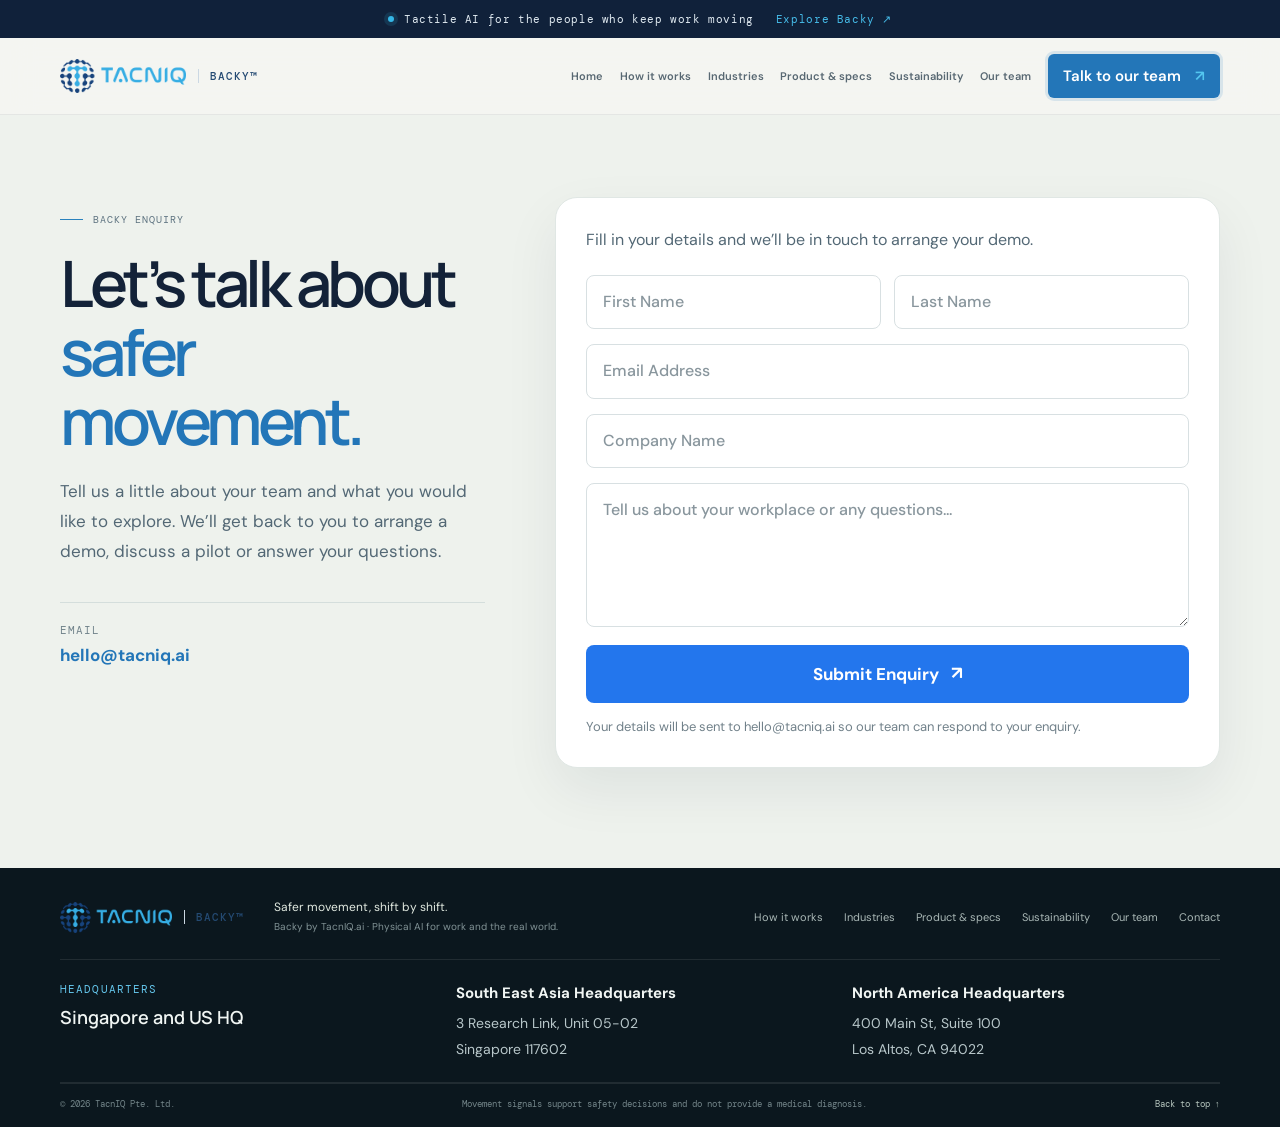
==== commit 8f662d99: "Split Backy site into focused pages and add team directory" ====
--- a/contact.html
+++ b/contact.html
@@ -9,21 +9,9 @@
   <link rel="preconnect" href="https://fonts.googleapis.com">
   <link rel="preconnect" href="https://fonts.gstatic.com" crossorigin>
   <link href="https://fonts.googleapis.com/css2?family=DM+Mono:wght@400;500&family=DM+Sans:wght@400;500;600;700&family=Manrope:wght@400;500;600;700;800&display=swap" rel="stylesheet">
-  <link rel="stylesheet" href="styles.css?v=10">
+  <link rel="stylesheet" href="styles.css?v=11">
 </head>
-<body class="contact-page">
-  <div class="announcement"><span class="pulse"></span> Tactile AI for the people who keep work moving <a href="index.html#how">See how it works <span aria-hidden="true">↗</span></a></div>
-  <header class="nav-wrap">
-    <nav class="nav container" aria-label="Main navigation">
-      <a class="brand brand-tacniq" href="index.html" aria-label="TacnIQ.ai — Backy home"><img class="brand-logo" src="assets/tacniq-logo.png" alt="TacnIQ.ai"><span class="brand-product">BACKY™</span></a>
-      <button class="menu-toggle" aria-expanded="false" aria-controls="nav-links" aria-label="Open menu"><span></span><span></span></button>
-      <div class="nav-links" id="nav-links">
-        <a href="index.html#how">How it works</a><a href="index.html#industries">Industries</a><a href="product.html">Product &amp; specs</a>
-        <a class="nav-cta active-link" href="contact.html" aria-current="page">Talk to our team <span aria-hidden="true">↗</span></a>
-      </div>
-    </nav>
-  </header>
-  <main id="top">
+<body class="contact-page"><div class="announcement"><span class="pulse"></span> Tactile AI for the people who keep work moving <a href="how-it-works.html">Explore Backy <span aria-hidden="true">↗</span></a></div><header class="nav-wrap"><nav class="nav container" aria-label="Main navigation"><a class="brand brand-tacniq" href="index.html" aria-label="TacnIQ.ai — Backy home"><img class="brand-logo" src="assets/tacniq-logo.png" alt="TacnIQ.ai"><span class="brand-product">BACKY™</span></a><button class="menu-toggle" aria-expanded="false" aria-controls="nav-links" aria-label="Open menu"><span></span><span></span></button><div class="nav-links" id="nav-links"><a href="index.html">Home</a><a href="how-it-works.html">How it works</a><a href="industries.html">Industries</a><a href="product.html">Product &amp; specs</a><a href="sustainability.html">Sustainability</a><a href="team.html">Our team</a><a class="nav-cta active-link" href="contact.html" aria-current="page">Talk to our team <span aria-hidden="true">↗</span></a></div></nav></header><main id="top">
     <section class="contact-section">
       <div class="container contact-layout">
         <div class="contact-copy">
@@ -50,8 +38,8 @@
         </form>
       </div>
     </section>
-  </main>
-  <footer class="footer"><div class="container footer-main"><a class="brand brand-tacniq footer-brand" href="index.html" aria-label="TacnIQ.ai — Backy home"><img class="brand-logo" src="assets/tacniq-logo.png" alt="TacnIQ.ai"><span class="brand-product">BACKY™</span></a><p>Safer movement, shift by shift.<br><span>Backy by TacnIQ.ai · Physical AI for work and the real world.</span></p><div class="footer-links"><a href="product.html">Product &amp; specs</a><a href="contact.html" aria-current="page">Contact</a><a href="https://www.tacniq.ai/" target="_blank" rel="noreferrer">TacnIQ.ai ↗</a></div></div><div class="container footer-bottom"><span>© 2026 TacnIQ Pte. Ltd.</span><span>Movement signals support safety decisions and do not provide a medical diagnosis.</span><a href="#top">Back to top ↑</a></div></footer>
-  <script src="script.js"></script>
-</body>
-</html>+  </main><footer class="footer"><div class="container footer-main"><a class="brand brand-tacniq footer-brand" href="index.html" aria-label="TacnIQ.ai — Backy home"><img class="brand-logo" src="assets/tacniq-logo.png" alt="TacnIQ.ai"><span class="brand-product">BACKY™</span></a><p>Safer movement, shift by shift.<br><span>Backy by TacnIQ.ai · Physical AI for work and the real world.</span></p><div class="footer-links"><a href="how-it-works.html">How it works</a><a href="industries.html">Industries</a><a href="product.html">Product &amp; specs</a><a href="sustainability.html">Sustainability</a><a href="team.html">Our team</a><a href="contact.html">Contact</a></div></div><div class="container footer-offices" aria-label="Singapore and US headquarters">
+    <div class="office-heading"><span>HEADQUARTERS</span><strong>Singapore and US HQ</strong></div>
+    <address><strong>South East Asia Headquarters</strong><span>3 Research Link, Unit 05-02</span><span>Singapore 117602</span></address>
+    <address><strong>North America Headquarters</strong><span>400 Main St, Suite 100</span><span>Los Altos, CA 94022</span></address>
+  </div><div class="container footer-bottom"><span>© 2026 TacnIQ Pte. Ltd.</span><span>Movement signals support safety decisions and do not provide a medical diagnosis.</span><a href="#top">Back to top ↑</a></div></footer><script src="script.js"></script></body></html>
--- a/styles.css
+++ b/styles.css
@@ -414,3 +414,43 @@
 @media(max-width:440px){.footer-offices{grid-template-columns:1fr}.office-heading{grid-column:auto}}
 
 .final-cta p{color:#c5d3d8!important}
+
+/* Focused page navigation and team pages */
+.nav-links{gap:clamp(10px,1.3vw,20px);font-size:11px}
+.nav-links a.active-link:not(.nav-cta){color:#237bb6}
+.page-directory-grid a{display:block;height:100%;color:inherit;text-decoration:none}
+.page-directory-grid article a:hover h3{color:#237bb6}
+.sustainability-hero{padding:94px 0;background:#10213a;color:#eef5f8}
+.sustainability-hero-inner{max-width:900px}
+.sustainability-hero h1,.team-hero h1{font:600 clamp(42px,6vw,72px)/1.05 var(--display);letter-spacing:-.06em;margin:22px 0}
+.sustainability-hero h1 em,.team-hero h1 em{color:#4cbde5;font-style:normal}
+.sustainability-hero p,.team-hero p{max-width:720px;color:#c0cdd5;font-size:17px;line-height:1.7;margin-bottom:25px}
+.sustainability-detail{padding:74px 0}
+.sustainability-detail .stakeholder-panel{margin-top:28px}
+.sustainability-detail .rewards-panel{margin-top:20px}
+.disclosure-grid{grid-template-columns:repeat(4,1fr);gap:0}
+.disclosure-grid article{padding-left:16px}
+.disclosure-note{margin-top:22px}
+.team-hero{padding:85px 0;background:#10213a;color:#eef5f8}
+.team-section{padding:75px 0}
+.team-group-heading{max-width:720px;margin-bottom:24px}
+.team-group-heading h2{font:600 clamp(30px,4vw,42px)/1.15 var(--display);letter-spacing:-.05em;margin:15px 0}
+.team-grid{display:grid;grid-template-columns:repeat(3,1fr);gap:16px}
+.team-card{padding:25px;background:#fff;border:1px solid #dde5e5;border-radius:20px;box-shadow:0 10px 30px #10213a0c;display:flex;flex-direction:column;align-items:flex-start;min-height:290px}
+.team-avatar{width:54px;height:54px;border-radius:50%;display:grid;place-items:center;background:#10213a;color:#49bce7;font:700 16px var(--display);box-shadow:0 0 0 7px #e6f0f5;margin-bottom:20px}
+.team-card h3{font:600 22px var(--display);letter-spacing:-.03em;margin:0 0 4px}
+.team-role{color:#287db1;font-size:12px;font-weight:700;margin:0 0 12px}
+.team-card>p:not(.team-role){font-size:13px;line-height:1.6;color:#647483;margin-bottom:17px}
+.team-email{margin-top:auto;color:#176d9e;font-size:12px;font-weight:700;overflow-wrap:anywhere}
+.execution-group{border-top:1px solid #d7dfdc;margin-top:62px;padding-top:62px}
+.team-contact-band{padding:55px 0;background:#182833;color:#eaf2f2}
+.team-contact-band>.container,.sustainability-product-link>.container{display:flex;justify-content:space-between;align-items:center;gap:24px}
+.team-contact-band h2,.sustainability-product-link h2{font:600 32px var(--display);letter-spacing:-.04em;margin:12px 0}
+.team-contact-band p{color:#c0ced6;margin:0}
+.team-contact-band p a{color:#49bce7}
+.sustainability-product-link{padding:48px 0}
+.sustainability-product-link p{max-width:620px;color:#657683;line-height:1.65;margin:0}
+.cta-orb img{width:68%;height:68%;object-fit:contain;border-radius:50%}
+@media(max-width:850px){.disclosure-grid{grid-template-columns:repeat(2,1fr)}}
+@media(max-width:740px){.team-grid{grid-template-columns:1fr 1fr}.team-section,.sustainability-detail{padding:60px 0}.sustainability-hero,.team-hero{padding:68px 0}.team-contact-band>.container,.sustainability-product-link>.container{align-items:flex-start;flex-direction:column}}
+@media(max-width:520px){.team-grid,.disclosure-grid{grid-template-columns:1fr}.team-card{min-height:0}}
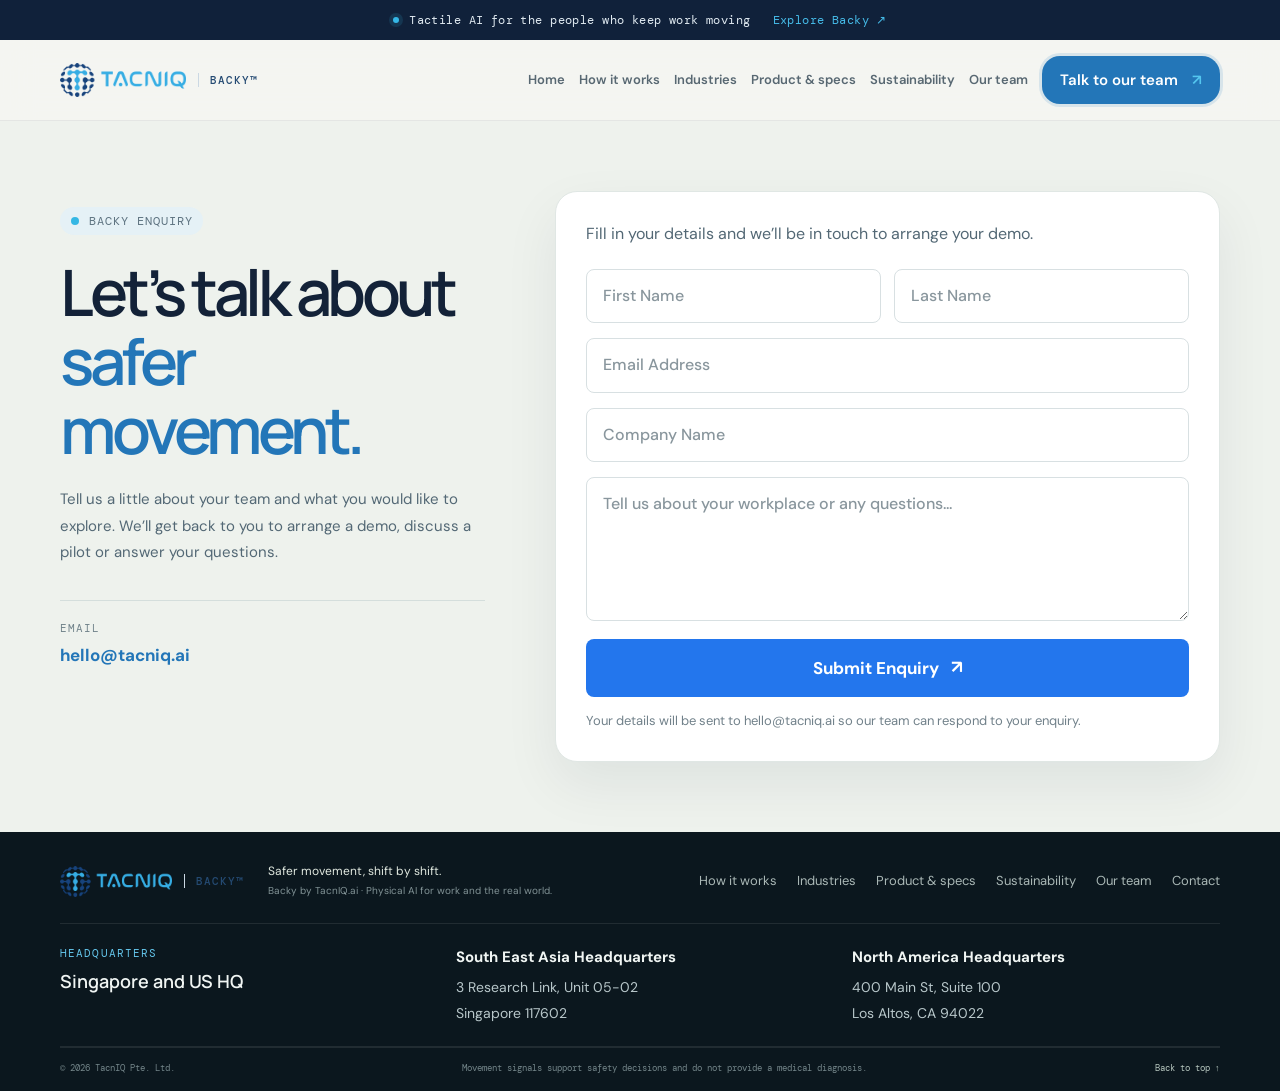
==== commit d02330c8: "Improve typography, spacing and phrase bubbles across pages" ====
--- a/contact.html
+++ b/contact.html
@@ -9,7 +9,7 @@
   <link rel="preconnect" href="https://fonts.googleapis.com">
   <link rel="preconnect" href="https://fonts.gstatic.com" crossorigin>
   <link href="https://fonts.googleapis.com/css2?family=DM+Mono:wght@400;500&family=DM+Sans:wght@400;500;600;700&family=Manrope:wght@400;500;600;700;800&display=swap" rel="stylesheet">
-  <link rel="stylesheet" href="styles.css?v=11">
+  <link rel="stylesheet" href="styles.css?v=13">
 </head>
 <body class="contact-page"><div class="announcement"><span class="pulse"></span> Tactile AI for the people who keep work moving <a href="how-it-works.html">Explore Backy <span aria-hidden="true">↗</span></a></div><header class="nav-wrap"><nav class="nav container" aria-label="Main navigation"><a class="brand brand-tacniq" href="index.html" aria-label="TacnIQ.ai — Backy home"><img class="brand-logo" src="assets/tacniq-logo.png" alt="TacnIQ.ai"><span class="brand-product">BACKY™</span></a><button class="menu-toggle" aria-expanded="false" aria-controls="nav-links" aria-label="Open menu"><span></span><span></span></button><div class="nav-links" id="nav-links"><a href="index.html">Home</a><a href="how-it-works.html">How it works</a><a href="industries.html">Industries</a><a href="product.html">Product &amp; specs</a><a href="sustainability.html">Sustainability</a><a href="team.html">Our team</a><a class="nav-cta active-link" href="contact.html" aria-current="page">Talk to our team <span aria-hidden="true">↗</span></a></div></nav></header><main id="top">
     <section class="contact-section">
--- a/styles.css
+++ b/styles.css
@@ -454,3 +454,104 @@
 @media(max-width:850px){.disclosure-grid{grid-template-columns:repeat(2,1fr)}}
 @media(max-width:740px){.team-grid{grid-template-columns:1fr 1fr}.team-section,.sustainability-detail{padding:60px 0}.sustainability-hero,.team-hero{padding:68px 0}.team-contact-band>.container,.sustainability-product-link>.container{align-items:flex-start;flex-direction:column}}
 @media(max-width:520px){.team-grid,.disclosure-grid{grid-template-columns:1fr}.team-card{min-height:0}}
+
+/* Keep the expanded site footer tidy across screen sizes */
+.footer-links{flex-wrap:wrap}
+
+/* Clearer type, tighter rhythm and brand-colour phrase bubbles */
+body{font-size:16px;line-height:1.6}
+.announcement{height:40px;font-size:12px;letter-spacing:.035em}
+.nav{height:80px}
+.nav-links{gap:clamp(10px,1.1vw,18px);font-size:13px}
+.nav-cta{padding:14px 18px;font-size:14px;border-radius:18px}
+.eyebrow{font-size:12px;letter-spacing:.08em;padding:6px 11px;border-radius:999px;background:#e5f1f6;width:fit-content}
+.eyebrow-line{width:8px;height:8px;border-radius:50%;background:#35b7e4}
+.eyebrow-light{background:#153149;color:#d2e5ee}
+.eyebrow-light .eyebrow-line{background:#49c4e8}
+.hero{min-height:560px;padding:58px 0 48px;gap:36px}
+.hero h1{margin:20px 0 18px}
+.hero-lede{font-size:17px;line-height:1.65}
+.hero-actions{gap:18px;margin-top:24px}
+.button{padding:15px 22px;border-radius:999px;font-size:15px;line-height:1.2}
+.text-link{font-size:14px}
+.hero-note{margin-top:32px;padding:10px 15px;border:1px solid #d7e7ee;border-radius:999px;background:#e8f2f6;width:fit-content;font-size:14px;color:#435d6c}
+.proof{min-height:0;padding-top:20px;padding-bottom:20px;gap:14px}
+.proof-label{font-size:11px}
+.proof-label span{font-size:13px}
+.proof-stat{min-height:78px;justify-content:center;gap:4px;padding:12px 16px;border:1px solid #d8e7ec;border-radius:20px;background:#e9f3f7}
+.proof-stat strong{font-size:29px;color:#15304a}
+.proof-stat span{font-size:13px;line-height:1.35}
+.proof-footnote{font:10px/1.45 var(--mono)}
+.section-dark{padding:78px 0}
+.section-light{padding:74px 0}
+.section-heading{gap:32px;margin-bottom:30px}
+.section-heading h2,.section-intro h2,.pilot-heading h2,.final-cta h2{font-size:clamp(38px,4.4vw,56px)}
+.section-heading>p{font-size:15px;line-height:1.65}
+.process-grid{border:0;gap:13px}
+.process-grid article{padding:20px;background:#fff;border:1px solid #dce8ec;border-radius:22px;margin:0;min-height:0;box-shadow:0 9px 24px #10213a0b}
+.process-grid article:last-child{border:1px solid #dce8ec}
+.process-grid article>span{font-size:11px}
+.process-grid h3{font-size:20px;margin:16px 0 8px}
+.process-grid p{font-size:15px;line-height:1.55}
+.page-directory-grid{grid-template-columns:repeat(5,minmax(0,1fr))}
+.page-directory-grid article{background:#e8f2f6;border-color:#d2e5ec;transition:transform .2s,box-shadow .2s}
+.page-directory-grid article:hover{transform:translateY(-4px);box-shadow:0 15px 28px #10213a16}
+.page-directory-grid article a:hover h3{color:#1687b8}
+.page-directory-grid h3{font-size:18px}
+.problem-section,.solution-section,.process-section,.results-section,.demo-section,.pilot-section{scroll-margin-top:94px}
+.results-section{padding:78px 0}
+.results-heading h2{font-size:clamp(38px,4.2vw,54px)}
+.results-heading>p{font-size:15px;line-height:1.6}
+.results-grid{gap:14px;border:0}
+.results-grid article,.results-grid article:last-child{margin:0;padding:22px;background:#163148;border:1px solid #284b64;border-radius:22px}
+.results-grid article>span{font-size:11px}
+.results-grid strong{margin:14px 0 8px}
+.results-grid p{font-size:18px}
+.results-grid small{font-size:14px;line-height:1.55}
+.results-note{font-size:13px;line-height:1.55}
+.stakeholder-panel{margin-top:36px;padding:28px;border-radius:26px;gap:30px}
+.stakeholder-panel h3{font-size:34px}
+.stakeholder-panel p{font-size:15px;line-height:1.6}
+.stakeholder-list{gap:10px}
+.stakeholder-list article{padding:15px;background:#17344a;border:1px solid #31536a;border-radius:18px;gap:7px}
+.stakeholder-list strong{font-size:16px}
+.stakeholder-list span{font-size:14px;line-height:1.5}
+.rewards-panel{margin-top:16px;padding:24px 26px;border:1px solid #cce2eb;border-radius:26px;box-shadow:0 12px 28px #10213a0e}
+.rewards-panel h3{font-size:29px}
+.rewards-panel p{font-size:15px;line-height:1.6}
+.button-outline{border-radius:999px;font-size:15px;padding:14px 20px}
+.industry-tags{gap:9px}
+.industry-tags span{font-size:13px;padding:10px 15px;border:1px solid #cfe1e8;border-radius:999px;background:#e4f0f5}
+.demo-section{padding:76px 0}
+.pilot-section{padding:76px 0}
+.pilot-heading>p{font-size:16px;line-height:1.65}
+.pilot-privacy-note{font-size:13px}
+.reward-steps{gap:12px}
+.reward-steps article{padding:17px;border:1px solid #d8e8ed;border-radius:18px}
+.reward-steps span{font-size:11px}
+.reward-steps strong{font-size:15px;line-height:1.45}
+.reward-demo{padding:26px;border:1px solid #28506a;border-radius:26px}
+.reward-demo-top{font-size:11px}
+.reward-demo>p{font-size:14px;line-height:1.5}
+.reward-action{padding:12px 16px;border-radius:999px;font-size:14px}
+.reward-ideas{font-size:13px;line-height:1.5}
+.team-section{padding:62px 0}
+.team-card{padding:23px;border-radius:24px}
+.team-card h3{font-size:24px}
+.team-role,.team-card>p:not(.team-role),.team-email{font-size:15px}
+.team-hero{padding:72px 0}
+.team-hero p,.sustainability-hero p{font-size:18px;line-height:1.6}
+.contact-section{padding:70px 0}
+.contact-copy p,.contact-form label,.contact-form input,.contact-form textarea{font-size:15px}
+.footer-main{gap:24px}
+.footer-links{gap:14px 20px}
+.footer-links a{font-size:13px}
+.footer-office{font-size:13px}
+.nav-links a.active-link:not(.nav-cta){color:#167fb4}
+.cta-orb{border:2px solid #49bce7;box-shadow:0 0 0 10px #49bce71c,0 0 0 21px #49bce710}
+.cta-orb img{width:72%;height:72%;object-fit:contain}
+:is(.hero h1,.section-heading h2,.section-intro h2,.pilot-heading h2,.final-cta h2,.results-heading h2,.rewards-layout h2,.team-hero h1,.sustainability-hero h1) em{display:inline;padding:.035em .14em;border-radius:.24em;font-style:normal;background:#def0f6;color:#197db3;-webkit-box-decoration-break:clone;box-decoration-break:clone}
+:is(.section-dark,.results-section,.final-cta,.team-hero,.sustainability-hero) :is(h1,h2,h3) em{background:#163a52;color:#55c9eb}
+@media(max-width:980px){.page-directory-grid{grid-template-columns:repeat(3,1fr)}.proof{grid-template-columns:repeat(4,1fr)}.proof-footnote{grid-column:1/-1;text-align:left}}
+@media(max-width:740px){.announcement{font-size:10px}.nav{height:68px}.nav-links{gap:18px;font-size:15px}.hero{min-height:0;padding:42px 0;gap:28px}.hero-note{margin-top:24px}.proof{grid-template-columns:1fr 1fr;gap:10px;padding-top:16px;padding-bottom:16px}.proof-label{grid-column:1/-1}.section-light,.section-dark{padding:58px 0}.section-heading{align-items:flex-start;flex-direction:column;gap:14px;margin-bottom:23px}.process-grid{grid-template-columns:repeat(2,1fr)}.page-directory-grid{grid-template-columns:1fr 1fr}.results-section{padding:60px 0}.results-grid{grid-template-columns:1fr}.results-grid article{padding:20px}.stakeholder-panel{padding:21px;gap:20px}.stakeholder-list{gap:8px}.rewards-panel{padding:21px}.demo-section,.pilot-section{padding:58px 0}.team-section{padding:50px 0}}
+@media(max-width:480px){.page-directory-grid,.process-grid,.disclosure-grid{grid-template-columns:1fr}.proof-stat{min-height:70px}.proof-stat strong{font-size:26px}.stakeholder-list{grid-template-columns:1fr}.team-card h3{font-size:22px}.button{font-size:14px}.rewards-layout h2{font-size:36px}}
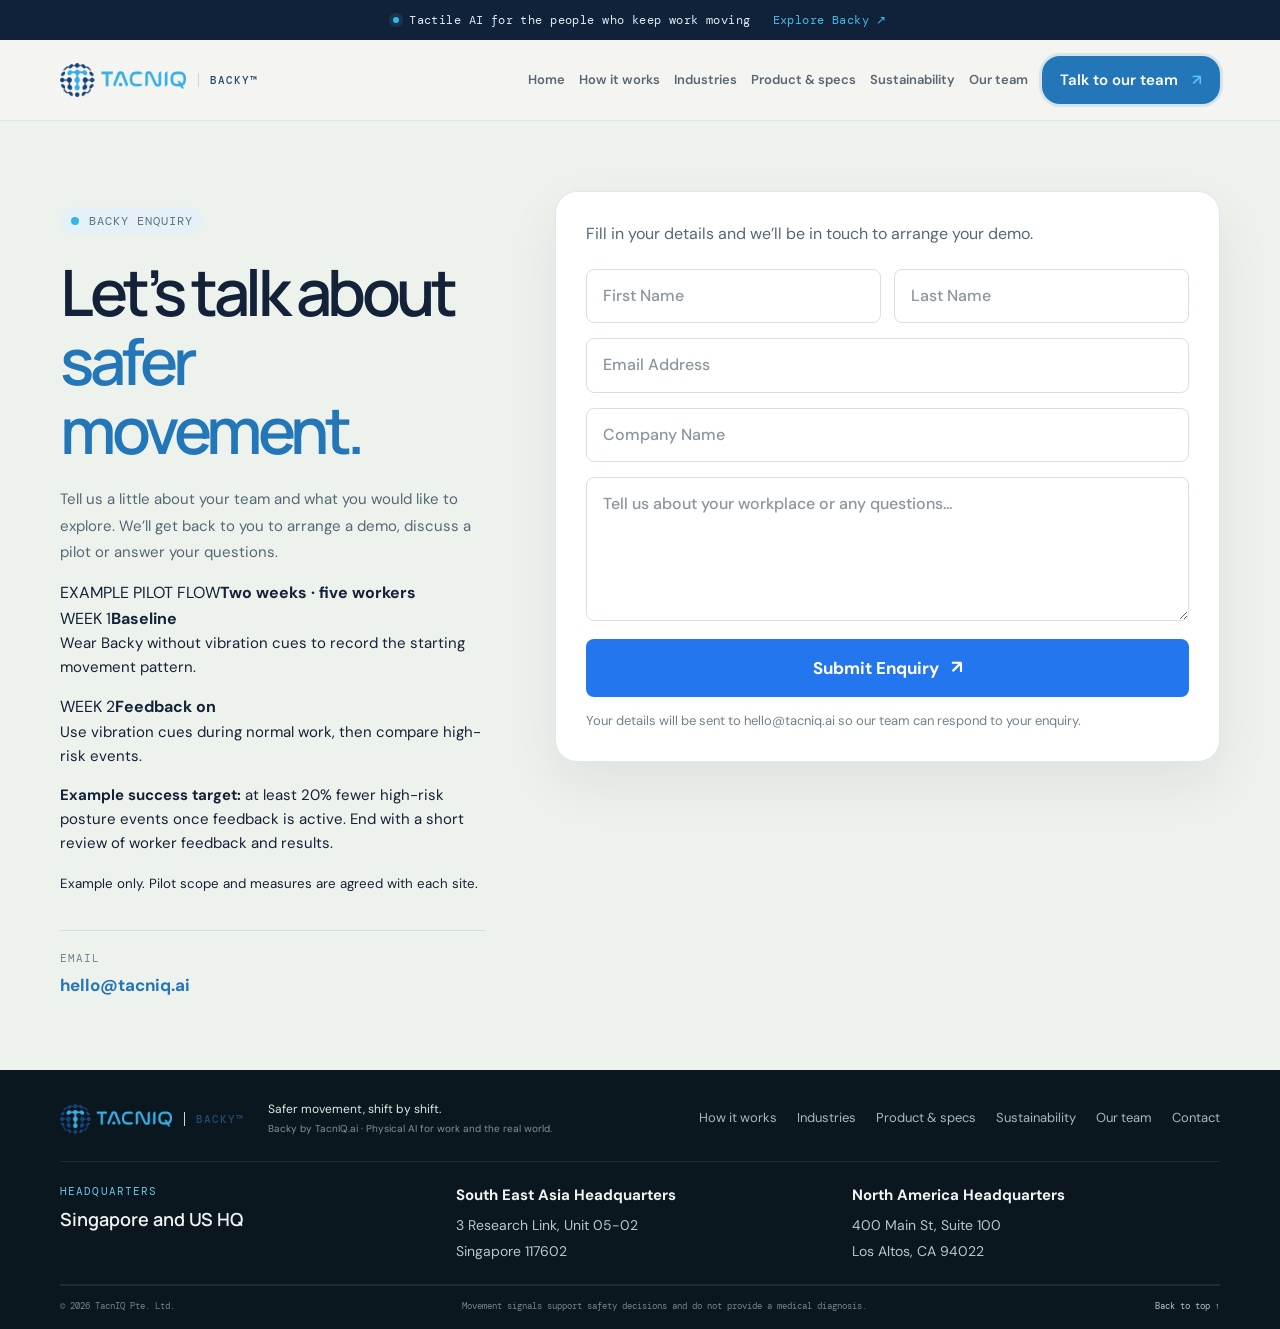
==== commit 4f9d0832: "Add simplified example pilot flow to contact page" ====
--- a/contact.html
+++ b/contact.html
@@ -9,15 +9,24 @@
   <link rel="preconnect" href="https://fonts.googleapis.com">
   <link rel="preconnect" href="https://fonts.gstatic.com" crossorigin>
   <link href="https://fonts.googleapis.com/css2?family=DM+Mono:wght@400;500&family=DM+Sans:wght@400;500;600;700&family=Manrope:wght@400;500;600;700;800&display=swap" rel="stylesheet">
-  <link rel="stylesheet" href="styles.css?v=13">
+  <link rel="stylesheet" href="styles.css?v=16">
 </head>
-<body class="contact-page"><div class="announcement"><span class="pulse"></span> Tactile AI for the people who keep work moving <a href="how-it-works.html">Explore Backy <span aria-hidden="true">↗</span></a></div><header class="nav-wrap"><nav class="nav container" aria-label="Main navigation"><a class="brand brand-tacniq" href="index.html" aria-label="TacnIQ.ai — Backy home"><img class="brand-logo" src="assets/tacniq-logo.png" alt="TacnIQ.ai"><span class="brand-product">BACKY™</span></a><button class="menu-toggle" aria-expanded="false" aria-controls="nav-links" aria-label="Open menu"><span></span><span></span></button><div class="nav-links" id="nav-links"><a href="index.html">Home</a><a href="how-it-works.html">How it works</a><a href="industries.html">Industries</a><a href="product.html">Product &amp; specs</a><a href="sustainability.html">Sustainability</a><a href="team.html">Our team</a><a class="nav-cta active-link" href="contact.html" aria-current="page">Talk to our team <span aria-hidden="true">↗</span></a></div></nav></header><main id="top">
+<body class="contact-page"><div class="announcement"><span class="pulse"></span> Tactile AI for the people who keep work moving <a href="how-it-works.html">Explore Backy <span aria-hidden="true">↗</span></a></div><header class="nav-wrap"><nav class="nav container" aria-label="Main navigation"><a class="brand brand-tacniq" href="index.html" aria-label="TacnIQ.ai — Backy home"><img class="brand-logo" src="assets/tacniq-logo.png" alt="TacnIQ.ai"><span class="brand-product">BACKY™</span></a><button class="menu-toggle" aria-expanded="false" aria-controls="nav-links" aria-label="Open menu"><span></span><span></span></button><div class="nav-links" id="nav-links"><a href="index.html" data-tip="A concise Backy overview and product demonstration." title="A concise Backy overview and product demonstration.">Home</a><a href="how-it-works.html" data-tip="See how movement sensing and haptic cues lead to safer tasks." title="See how movement sensing and haptic cues lead to safer tasks.">How it works</a><a href="industries.html" data-tip="Review pilot outcomes and the workplaces where Backy fits." title="Review pilot outcomes and the workplaces where Backy fits.">Industries</a><a href="product.html" data-tip="Explore the wearable, software, pricing and technical details." title="Explore the wearable, software, pricing and technical details.">Product &amp; specs</a><a href="sustainability.html" data-tip="Learn about worker wellbeing, Backy Rewards and ESG alignment." title="Learn about worker wellbeing, Backy Rewards and ESG alignment.">Sustainability</a><a href="team.html" data-tip="Meet the founding and execution teams." title="Meet the founding and execution teams.">Our team</a><a class="nav-cta active-link" href="contact.html" aria-current="page" data-tip="Plan a Backy pilot or ask about a corporate partnership." title="Plan a Backy pilot or ask about a corporate partnership.">Talk to our team <span aria-hidden="true">↗</span></a></div></nav></header><main id="top">
     <section class="contact-section">
       <div class="container contact-layout">
         <div class="contact-copy">
           <div class="eyebrow"><span class="eyebrow-line"></span> BACKY ENQUIRY</div>
           <h1>Let’s talk about<br><em>safer movement.</em></h1>
           <p>Tell us a little about your team and what you would like to explore. We’ll get back to you to arrange a demo, discuss a pilot or answer your questions.</p>
+          <div class="contact-pilot">
+            <div class="contact-pilot-heading"><span>EXAMPLE PILOT FLOW</span><strong>Two weeks · five workers</strong></div>
+            <div class="contact-pilot-steps">
+              <article><span>WEEK 1</span><strong>Baseline</strong><p>Wear Backy without vibration cues to record the starting movement pattern.</p></article>
+              <article><span>WEEK 2</span><strong>Feedback on</strong><p>Use vibration cues during normal work, then compare high-risk events.</p></article>
+            </div>
+            <p class="contact-pilot-target"><strong>Example success target:</strong> at least 20% fewer high-risk posture events once feedback is active. End with a short review of worker feedback and results.</p>
+            <small>Example only. Pilot scope and measures are agreed with each site.</small>
+          </div>
           <div class="contact-detail"><span>EMAIL</span><a href="mailto:hello@tacniq.ai">hello@tacniq.ai</a></div>
         </div>
         <form class="enquiry-form" action="https://formsubmit.co/hello@tacniq.ai" method="POST">
--- a/styles.css
+++ b/styles.css
@@ -29,7 +29,7 @@
 .problem-copy h2,.solution-copy h2,.results-heading h2,.industries-layout h2,.demo-copy h2,.product-hero h1,.spec-intro h2,.software-layout h2,.product-cta h2{font:600 clamp(43px,4.6vw,59px)/1.12 var(--display);letter-spacing:-.065em;margin:22px 0}
 .problem-copy h2 em,.industries-layout h2 em,.demo-copy h2 em,.software-layout h2 em{font-style:normal;color:#468253}
 .problem-copy>p,.solution-copy>p,.section-heading>p,.industries-layout>div>p,.demo-copy>p,.spec-intro>p,.software-layout>div>p,.product-cta p{font-size:15px;line-height:1.8;color:#74828a}
-.problem-stats{display:grid;grid-template-columns:1fr 1fr;gap:15px;margin:28px 0 14px}
+.problem-stats{display:grid;grid-template-columns:repeat(3,minmax(0,1fr));gap:15px;margin:28px 0 14px}
 .problem-stats>div{padding:17px 0;border-top:1px solid #cbd5cc}
 .problem-stats strong{font:700 26px var(--display);letter-spacing:-.04em;color:#192c35;white-space:nowrap}
 .problem-stats strong span{font-size:18px;color:#55905e}
@@ -555,3 +555,54 @@
 @media(max-width:980px){.page-directory-grid{grid-template-columns:repeat(3,1fr)}.proof{grid-template-columns:repeat(4,1fr)}.proof-footnote{grid-column:1/-1;text-align:left}}
 @media(max-width:740px){.announcement{font-size:10px}.nav{height:68px}.nav-links{gap:18px;font-size:15px}.hero{min-height:0;padding:42px 0;gap:28px}.hero-note{margin-top:24px}.proof{grid-template-columns:1fr 1fr;gap:10px;padding-top:16px;padding-bottom:16px}.proof-label{grid-column:1/-1}.section-light,.section-dark{padding:58px 0}.section-heading{align-items:flex-start;flex-direction:column;gap:14px;margin-bottom:23px}.process-grid{grid-template-columns:repeat(2,1fr)}.page-directory-grid{grid-template-columns:1fr 1fr}.results-section{padding:60px 0}.results-grid{grid-template-columns:1fr}.results-grid article{padding:20px}.stakeholder-panel{padding:21px;gap:20px}.stakeholder-list{gap:8px}.rewards-panel{padding:21px}.demo-section,.pilot-section{padding:58px 0}.team-section{padding:50px 0}}
 @media(max-width:480px){.page-directory-grid,.process-grid,.disclosure-grid{grid-template-columns:1fr}.proof-stat{min-height:70px}.proof-stat strong{font-size:26px}.stakeholder-list{grid-template-columns:1fr}.team-card h3{font-size:22px}.button{font-size:14px}.rewards-layout h2{font-size:36px}}
+
+/* High-contrast labels inside light metric bubbles */
+.proof-stat span{font-size:14px;line-height:1.35;color:#456172;font-weight:600}
+
+.proof-stat{color:#18354b}
+.proof-stat span{color:#18354b!important;opacity:1!important;text-shadow:none}
+
+/* Keep heading highlights within the phrase line and add navigation info bubbles */
+:is(.hero h1,.section-heading h2,.section-intro h2,.pilot-heading h2,.final-cta h2,.results-heading h2,.rewards-layout h2,.team-hero h1,.sustainability-hero h1) em{display:inline-block;vertical-align:baseline;line-height:inherit;padding:0 .1em;margin:0 -.1em;border-radius:.16em;-webkit-box-decoration-break:clone;box-decoration-break:clone}
+.nav-links a[data-tip]{position:relative}
+.nav-links a[data-tip]::after{content:attr(data-tip);position:absolute;z-index:100;top:calc(100% + 13px);left:50%;width:210px;max-width:calc(100vw - 32px);padding:13px 15px;transform:translate(-50%,-4px);border:1px solid #2b83a8;border-radius:18px;background:#10213a;color:#e9f4f8;box-shadow:0 14px 34px #10213a2e;font:500 13px/1.45 var(--font);letter-spacing:0;text-align:left;white-space:normal;opacity:0;visibility:hidden;pointer-events:none;transition:opacity .16s ease,transform .16s ease,visibility .16s}
+.nav-links a[data-tip]:hover::after,.nav-links a[data-tip]:focus-visible::after{opacity:1;visibility:visible;transform:translate(-50%,0)}
+@media(max-width:740px){.nav-links a[data-tip]::after{position:static;display:none;width:auto;max-width:none;margin-top:7px;transform:none;box-shadow:none}.nav-links a[data-tip]:hover::after,.nav-links a[data-tip]:focus-visible::after{display:block;transform:none}}
+
+/* Place the field experience metrics beside the hero product image */
+.hero-showcase{display:flex;flex-direction:column;gap:13px;min-width:0}
+.hero-showcase .hero-shift-photo{height:420px}
+.hero-stats{display:grid;grid-template-columns:repeat(2,minmax(0,1fr));gap:9px;padding:14px 16px;background:linear-gradient(125deg,#10213a,#1b416b);border:1px solid #8bd7f52b;border-radius:23px;box-shadow:0 18px 38px #10213a18}
+.hero-stats-heading{grid-column:1/-1;display:flex;align-items:baseline;gap:10px;flex-wrap:wrap;padding:0 3px 2px}
+.hero-stats-heading span{color:#93d9f2;font:600 10px var(--mono);letter-spacing:.09em}
+.hero-stats-heading strong{color:#edf6fb;font:500 12px/1.4 var(--font)}
+.hero-stat-card{display:flex;align-items:baseline;gap:10px;min-height:58px;padding:10px 13px;border-radius:17px;background:#e9f3f7;color:#15304a}
+.hero-stat-card strong{font:700 clamp(28px,3vw,35px)/1 var(--display);letter-spacing:-.05em;color:#15304a}
+.hero-stat-card span{font:600 13px/1.3 var(--font);color:#456172}
+@media(max-width:740px){.hero-showcase{gap:11px}.hero-showcase .hero-shift-photo{height:clamp(280px,72vw,400px)}.hero-stats{padding:13px;gap:8px}.hero-stat-card{min-height:55px;padding:9px 11px}.hero-stat-card strong{font-size:30px}.hero-stat-card span{font-size:12px}}
+@media(max-width:380px){.hero-stats{padding:11px}.hero-stat-card{flex-direction:column;align-items:flex-start;gap:3px}.hero-stat-card strong{font-size:27px}}
+
+
+/* Tighter demo composition: supporting copy beside a titled portrait player */
+.demo-section{padding:clamp(56px,6vw,82px) 0}
+.demo-layout{display:grid;grid-template-columns:minmax(220px,.78fr) minmax(340px,1.22fr);gap:clamp(34px,6vw,78px);align-items:center}
+.demo-copy{max-width:390px;padding:26px 27px;border:1px solid #d5e6ed;border-radius:24px;background:#e8f2f6;box-shadow:0 14px 34px #10213a0b}
+.demo-duration{display:inline-flex;align-items:center;min-height:30px;padding:5px 12px;border-radius:999px;background:#d5edf6;color:#1a78a9;font:500 11px var(--mono);letter-spacing:.06em}
+.demo-copy>p{margin:16px 0 18px;color:#405d6d;font-size:16px;line-height:1.65}
+.demo-copy .text-link{font-size:15px}
+.demo-media{width:min(100%,430px);justify-self:end}
+.demo-media>.eyebrow{margin:0 0 13px auto}
+.demo-media>h2{font:600 clamp(34px,3.25vw,44px)/1.13 var(--display);letter-spacing:-.065em;margin:0 0 18px;text-align:right}
+.demo-media>h2 em{font-style:normal;color:#2376b8}
+.demo-media .video-frame{width:min(100%,320px);aspect-ratio:9/16;margin:0 0 0 auto;justify-self:end}
+@media(max-width:740px){.demo-layout{grid-template-columns:1fr;gap:25px}.demo-media{justify-self:center;width:min(100%,390px)}.demo-media>.eyebrow{margin-left:0}.demo-media>h2{text-align:left;font-size:clamp(34px,9vw,42px)}.demo-media .video-frame{width:min(100%,310px);margin-left:0}.demo-copy{max-width:none;padding:21px}}
+@media(max-width:440px){.demo-section{padding:45px 0}.demo-layout{gap:18px}.demo-media .video-frame{width:min(100%,280px)}}
+
+
+/* Pull the demo group inward to close the gap beside its supporting copy */
+.demo-layout{gap:clamp(28px,3.2vw,46px)}
+.demo-media{justify-self:start}
+.demo-media>.eyebrow{margin-left:0}
+.demo-media>h2{text-align:left}
+.demo-media .video-frame{margin-left:0;margin-right:auto}
+@media(max-width:740px){.demo-layout{gap:25px}.demo-media{justify-self:center}.demo-media .video-frame{margin-left:0;margin-right:auto}}
